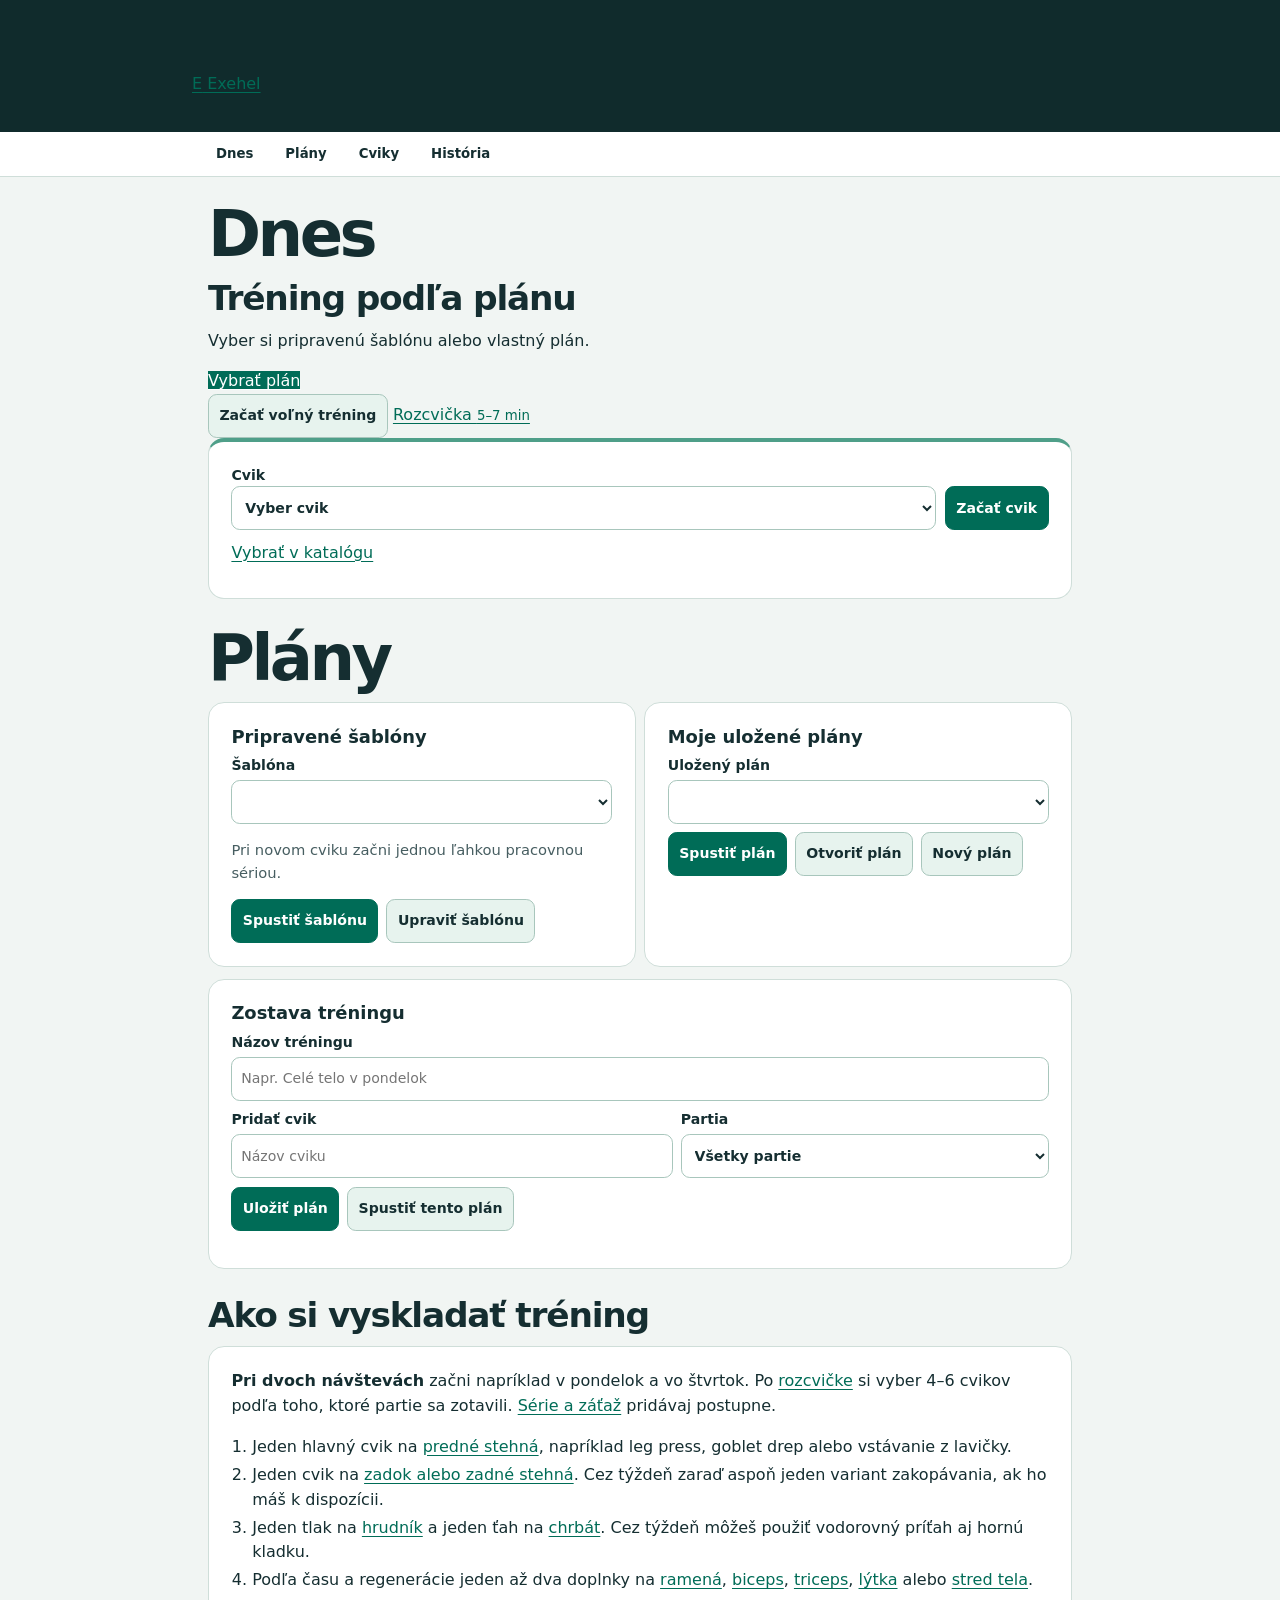
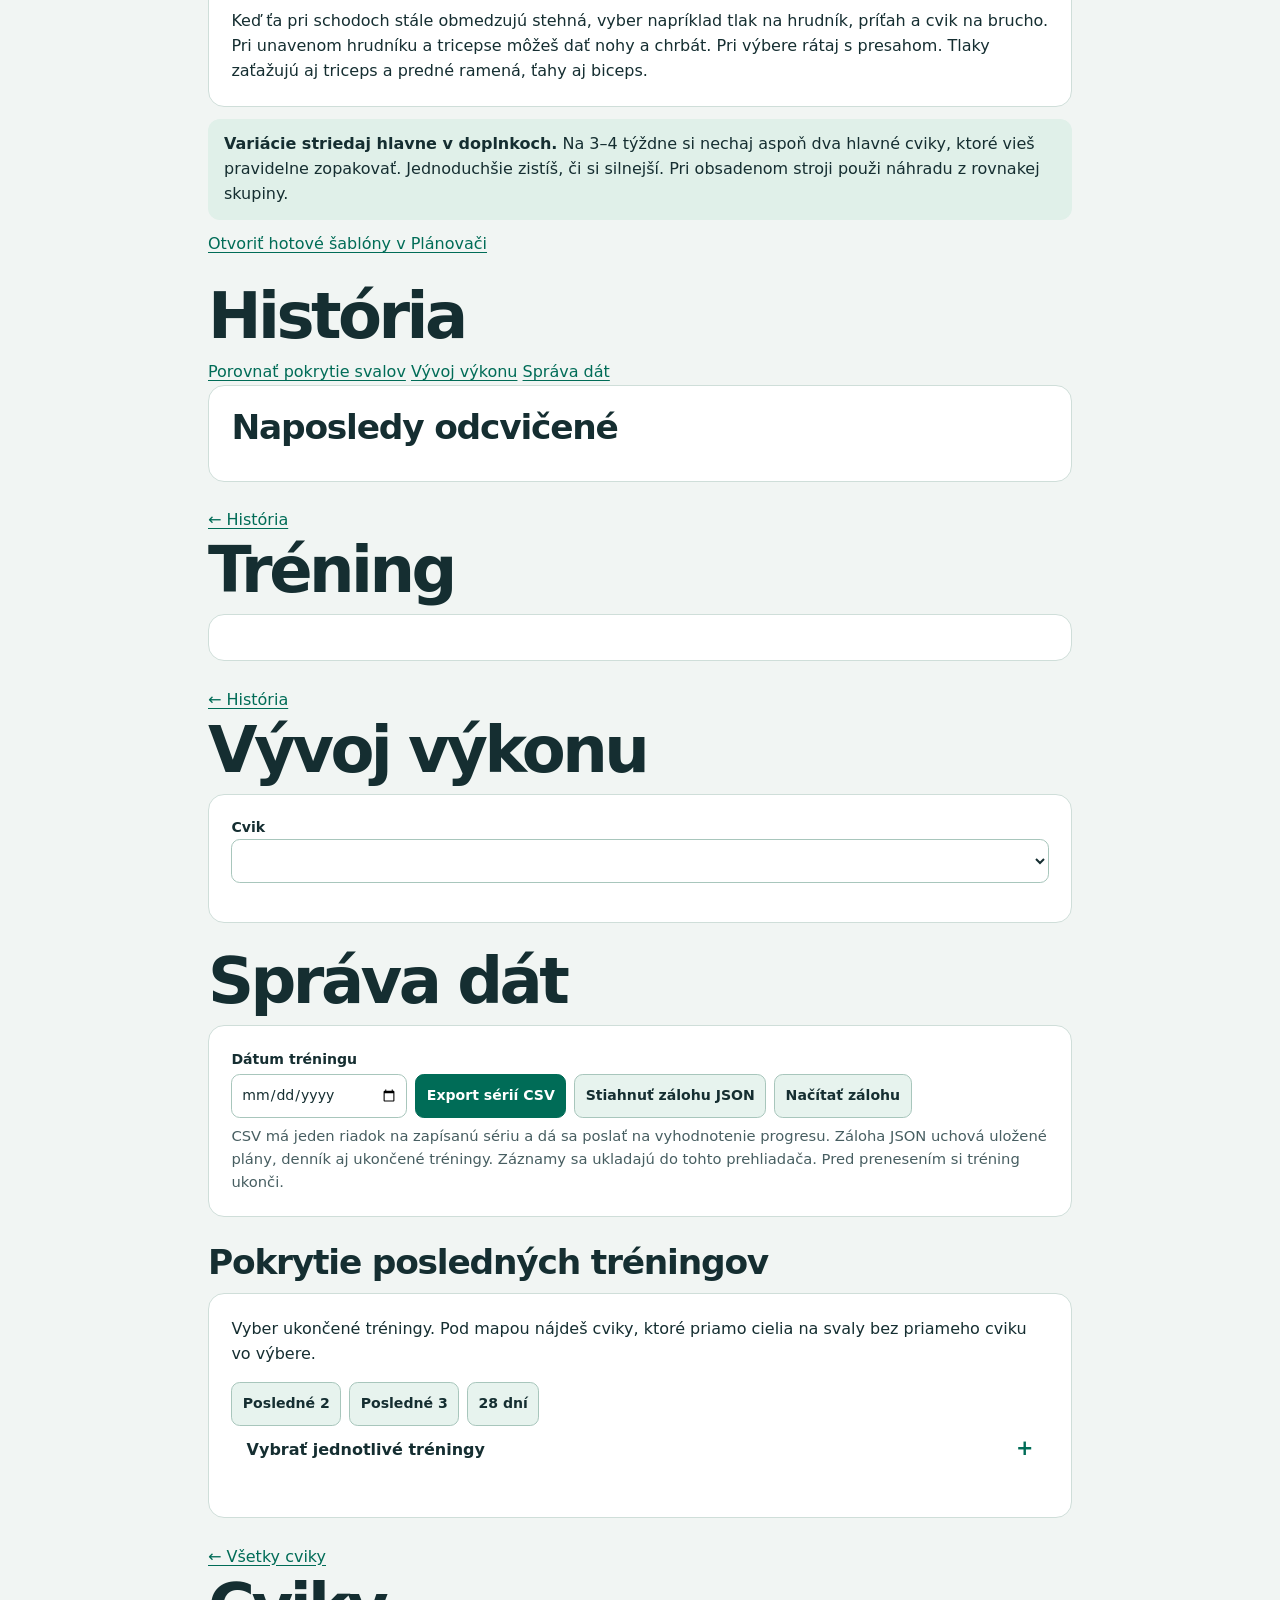
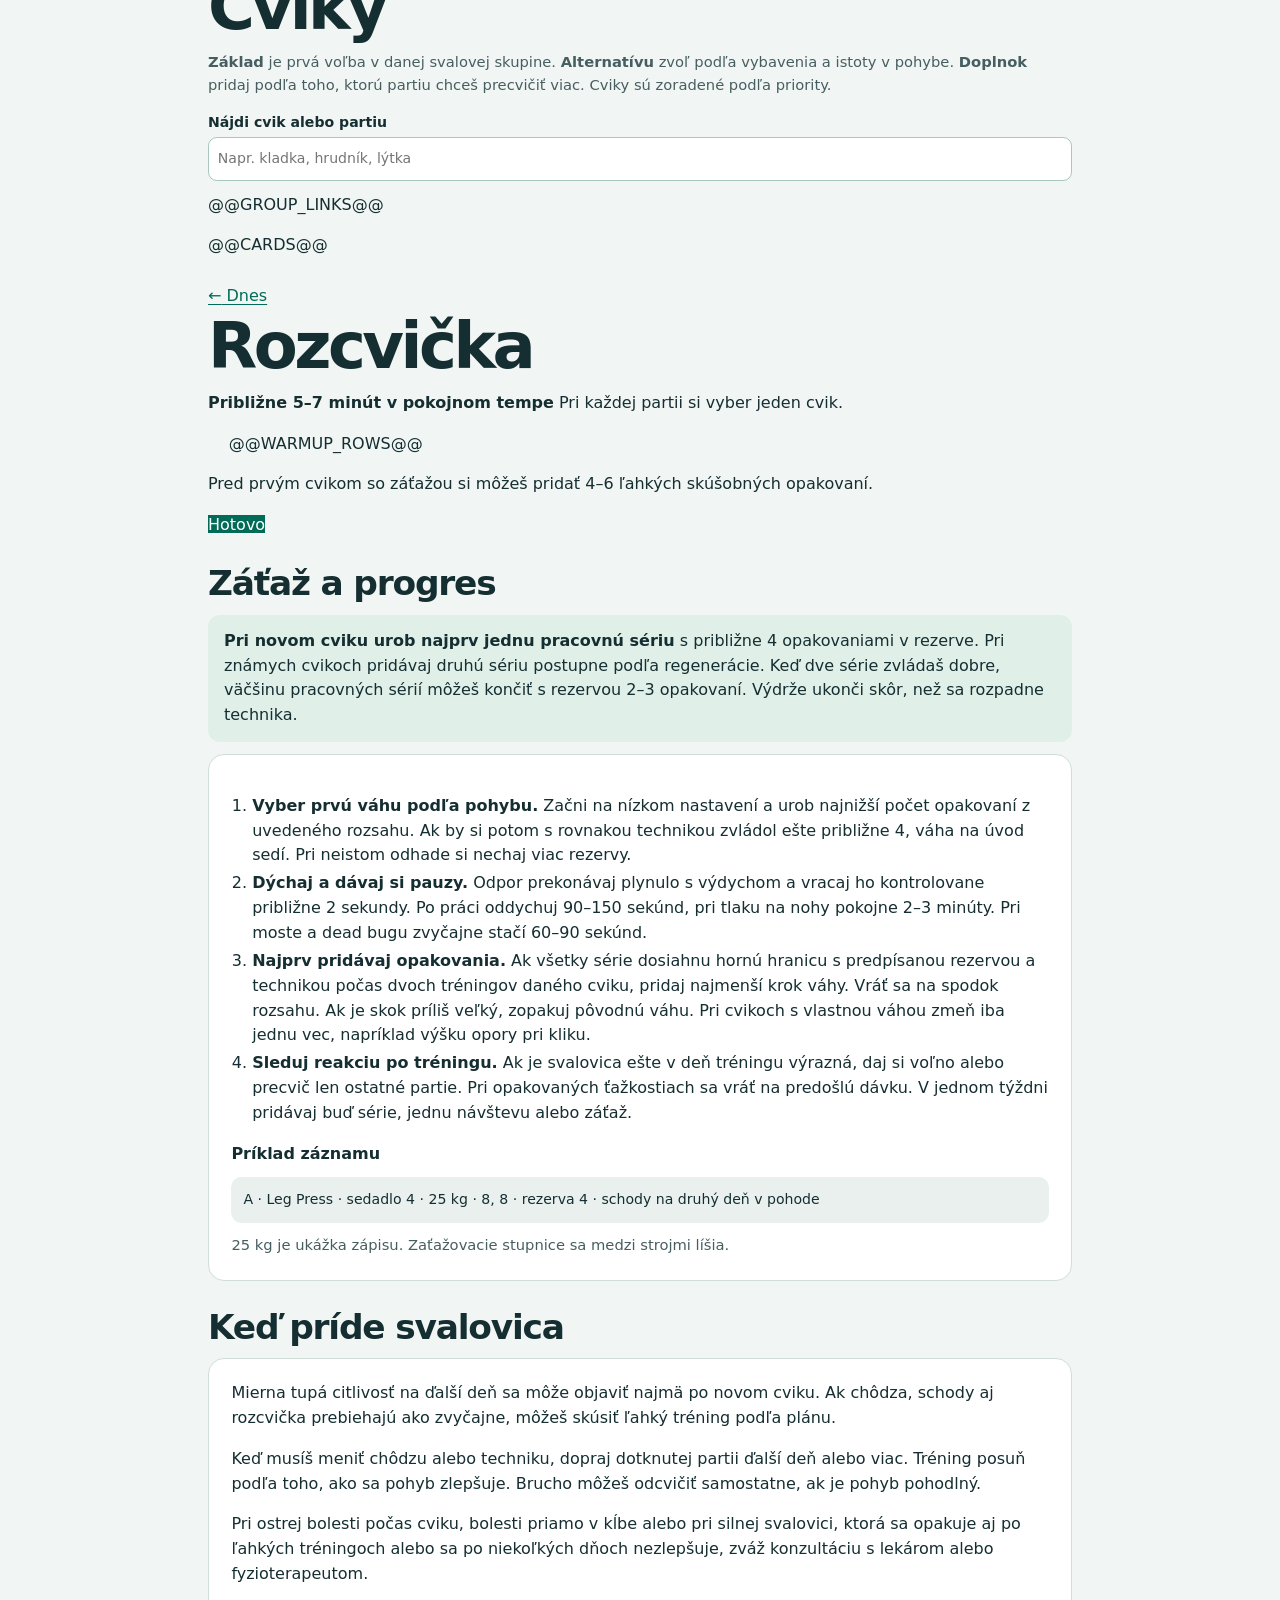
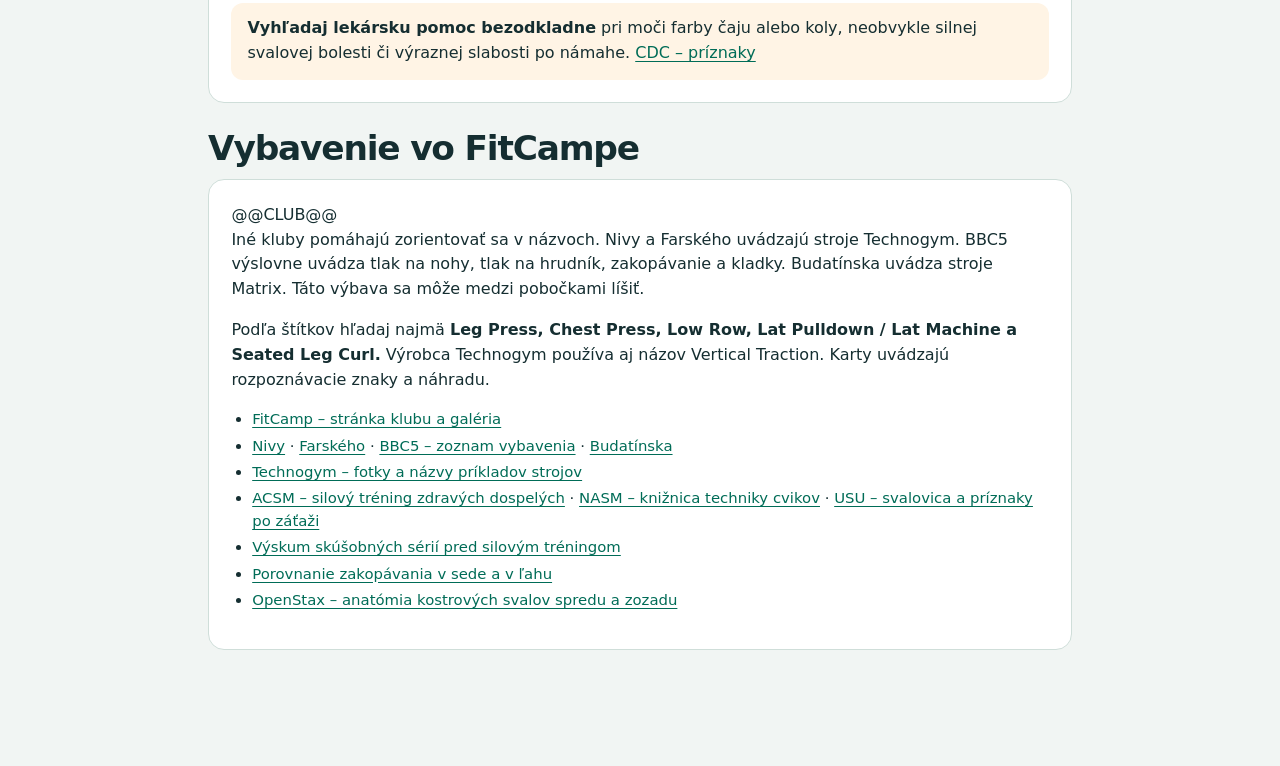
==== src/fitcamp_template.html @ 3d86685c "Redesign warmup with selectable exercise variants" ====
<!doctype html>
<html lang="sk">
<head>
<meta charset="utf-8">
<meta http-equiv="Content-Security-Policy" content="@@CSP@@">
<meta name="referrer" content="no-referrer">
<meta name="viewport" content="width=device-width, initial-scale=1">
<meta name="theme-color" content="#f3f5ee">
<title>Exehel · silový tréning</title>
<style>
:root{color-scheme:light;--ink:#152e31;--muted:#475e61;--paper:#f1f5f3;--line:#cfded9;--teal:#006c57;--dark:#102b2c;--white:#fff}
*{box-sizing:border-box}
html{scroll-padding-top:5rem}
body{margin:0;background:var(--paper);color:var(--ink);font:16px/1.55 system-ui,sans-serif;overflow-wrap:break-word}
a{color:var(--teal);text-underline-offset:.2em}
a:focus-visible,summary:focus-visible{outline:3px solid #187dde;outline-offset:3px}
header{background:var(--dark);color:#effaf5;padding:clamp(2.2rem,6vw,4.5rem) 1rem 2.2rem}
header div,main,.nav-inner{max-width:56rem;margin:auto}
header p{max-width:39rem;margin-bottom:0;color:#d0e7e1}
.place{display:inline-block;color:#a8e8d4;font-size:.83rem;font-weight:750;letter-spacing:.08em;text-transform:uppercase}
h1,h2,h3,p{margin-top:0}
h1{max-width:42rem;margin:.32rem 0 .7rem;font-size:clamp(2.2rem,7.7vw,4rem);line-height:1.02;letter-spacing:-.055em}
h2{font-size:clamp(1.56rem,4.5vw,2.15rem);line-height:1.13;letter-spacing:-.035em;margin-bottom:.7rem}
h3{font-size:1.12rem;line-height:1.25;margin-bottom:.45rem}
nav{position:sticky;top:0;z-index:1;background:var(--white);border-bottom:1px solid var(--line)}
.nav-inner{display:flex;overflow-x:auto;padding:0 .5rem}
nav a{flex:0 0 auto;padding:.72rem .6rem;min-height:44px;color:var(--ink);font-size:.83rem;font-weight:750;text-decoration:none}
nav a:hover{background:#e4f3ed}
main{padding:1.25rem 1rem 3rem}
section{margin-bottom:1.65rem}
.box,.session,details.card{background:var(--white);border:1px solid var(--line);border-radius:1rem}
.box,.session{padding:clamp(.9rem,3vw,1.4rem)}
.box p:last-child,.session p:last-child{margin-bottom:0}
.grid{display:grid;gap:.8rem}
.week{max-width:41rem}
.week p{margin-bottom:.45rem}
.subtle{color:var(--muted);font-size:.92rem}
.note{padding:.85rem 1rem;background:#e0f0e9;border-radius:.75rem;margin:.75rem 0}
.progress-box{margin-top:.8rem}
.warning{background:#fff4e5}
.session{border-top:4px solid #81b9a8}
.session h3{font-size:1.25rem}
.moves{list-style:none;margin:.65rem 0;padding:0}
.moves li{display:flex;align-items:center;justify-content:space-between;gap:.5rem;border-top:1px solid var(--line)}
.moves a{display:block;min-height:44px;padding:.6rem 0;font-weight:680;line-height:1.24}
.reps{white-space:nowrap;font-size:.83rem;font-variant-numeric:tabular-nums;color:var(--muted)}
.labels{display:grid;grid-template-columns:1fr 1fr;text-align:center;gap:.45rem;color:var(--muted);font-size:.83rem;font-weight:650;padding:.35rem 0 0}
details.card{margin:.55rem 0;scroll-margin-top:.3rem}
details.card:target{border-color:var(--teal);box-shadow:0 0 0 2px #83c7b3}
summary{min-height:54px;padding:.75rem 2.15rem .75rem .95rem;font-weight:750;cursor:pointer;list-style:none;position:relative}
summary::-webkit-details-marker{display:none}
summary::after{content:"+";position:absolute;right:.95rem;top:.75rem;color:var(--teal);font-size:1.3rem;line-height:1}
details[open]>summary::after{content:"−"}
summary span{display:block;font-weight:500;color:var(--muted);font-size:.84rem;margin-top:.1rem}
.inside{padding:0 .95rem .95rem}
figure{max-width:34rem;margin:0 0 .8rem}
figure img{display:block;width:100%;height:auto;border-radius:.65rem}
.exercise-demo{max-width:34rem}
.demo-actions{display:grid;grid-template-columns:repeat(2,minmax(0,1fr));align-items:stretch;gap:.55rem;margin:.65rem 0}
.demo-actions .demo-toggle,.demo-actions .demo-source{display:flex;flex-direction:column;justify-content:center;align-items:center;text-align:center;min-height:52px;border:1px solid #afcfc5;border-radius:.65rem;color:var(--teal);background:#f0f9f5;padding:.5rem .35rem;font-size:.88rem;font-weight:750;line-height:1.2;text-decoration:none}
.demo-source small{font-size:.72rem;font-weight:550;color:var(--muted);margin-top:.18rem}
.demo-motion video{display:block;width:100%;height:auto;aspect-ratio:18 / 11;border-radius:.65rem;background:#ecf4f2}
.demo-caption{font-size:.88rem;color:var(--muted);margin-top:.4rem}
dl{margin:0}
dt{color:var(--ink);font-weight:750;margin-top:.65rem}
dd{margin:0;color:var(--muted)}
ol,ul{padding-left:1.3rem}
li+li{margin-top:.2rem}
.moves li+li{margin:0}
.sample{display:block;padding:.75rem;background:#e9f0ed;border-radius:.65rem;margin:.65rem 0;font-size:.88rem}
.sources{font-size:.93rem}
.back{display:inline-block;margin:.65rem 0 0;min-height:44px;padding:.5rem 0}
.group-menu{display:flex;flex-wrap:wrap;gap:.4rem;margin:.75rem 0 1rem}
.group-menu a,.chip{background:#e5f2ec;border:1px solid #bfdacf;border-radius:.6rem;padding:.44rem .65rem;text-decoration:none;font-size:.88rem}
.group-menu a{min-height:44px;display:flex;align-items:center}
.category{margin:1.2rem 0}
.category h3{margin-bottom:.35rem}
summary .last{color:var(--teal);font-size:.82rem}
.tools{display:flex;flex-wrap:wrap;gap:.5rem;align-items:end}
button,input,select{font:inherit;min-height:44px;border:1px solid #a8c6bc;border-radius:.55rem}
button,.upload{background:#e7f3ee;color:var(--ink);padding:.44rem .65rem;font-size:.88rem;font-weight:700;cursor:pointer}
input,select{width:100%;min-width:0;background:#fff;color:var(--ink);padding:.36rem .55rem}
button:focus-visible,input:focus-visible,select:focus-visible{outline:3px solid #187dde;outline-offset:2px}
.field{display:block;font-weight:680;font-size:.88rem}
.field input{display:block;margin-top:.2rem;font-weight:400}
.day{min-width:min(11rem,100%)}
.track{border-top:1px solid var(--line);margin-top:.95rem;padding-top:.75rem}
.track>summary{padding:.45rem 2rem .45rem 0;font-size:.9rem}
.manual-entry{padding:.45rem 0}
.track .tools,.track .edit-date{margin-top:.4rem}
.save{background:var(--teal);color:#fff;border-color:var(--teal)}
.log-output{margin:.45rem 0}
.recent{list-style:none;margin:.5rem 0;padding:0}
.recent li{display:flex;align-items:baseline;justify-content:space-between;gap:.6rem;border-top:1px solid var(--line)}
.recent a{display:block;padding:.48rem 0;min-height:44px}
.recent time{white-space:nowrap;font-size:.83rem;color:var(--muted)}
.live-control{margin:-.15rem 0 .7rem}
.exercise-commands{display:grid;gap:.45rem}
.exercise-commands>.start-exercise,.exercise-commands>.log-set-link{display:flex;align-items:center;justify-content:center;min-height:48px;border-radius:.65rem;padding:.5rem .75rem;font-size:.94rem;font-weight:750;text-decoration:none}
.exercise-utilities{display:flex;flex-wrap:wrap;align-items:center;gap:.42rem}
.exercise-utilities:not(:has(> :not([hidden]))){display:none}
.exercise-utilities:has(> :not([hidden])){margin-top:.05rem}
.exercise-utilities button{min-height:44px;padding:.45rem .6rem}
.exercise-utilities output{margin-left:auto}
.muscle-names,.exercise-feedback{margin:.4rem 0 .7rem;font-size:.9rem}
.muscle-map{margin:.8rem 0;border:1px solid var(--line);border-radius:.75rem;background:#f7faf9}
.muscle-map>summary{padding:.65rem 2rem .65rem .8rem}
.muscle-map figure,.muscle-map>p{margin:.35rem .75rem .65rem}
.map-key{display:inline-block;padding:.1rem .38rem;margin-right:.2rem;border-radius:.35rem;font-size:.82rem}
.main-key{color:#fff;background:#007597}
.support-key{color:#153f50;background:#9dd6e6}
.map-note{font-size:.82rem}
.english-name{font-size:.9em;font-weight:650;color:var(--muted)}
.priority{display:inline-block;vertical-align:baseline;border-radius:99px;padding:.12rem .48rem;font-size:.76rem;font-weight:750;margin:.1rem .2rem .12rem 0}
.priority.base{color:#075d47;background:#d9f0e5}
.priority.alternative{color:#214675;background:#e2eaf7}
.priority.accessory{color:#634822;background:#f4eadb}
.checkpoints{margin:.95rem 0;padding:.8rem;background:#e8f2ee;border-radius:.75rem}
.checkpoints p{margin:0 0 .4rem}
.checkpoints ul{list-style:none;margin:0;padding:0}
.checkpoints li{padding:.4rem 0}
.checkpoints li+li{margin:0;border-top:1px solid #c9ddd4}
.checkpoints li strong{display:block}
.workout-panel{border-top:4px solid #4f9f89}
.workout-clock,.exercise-clock{font-weight:750;font-variant-numeric:tabular-nums;align-self:center}
.workout-controls,.archive-field{margin:.65rem 0}
.archive-field select{margin-top:.2rem}
.muscle-line{padding:.34rem 0;border-top:1px solid var(--line)}
.muscle-line strong{display:block}
.muscle-line span,.work-time{color:var(--muted);font-size:.85rem}
.work-items{margin:.6rem 0}
.workout-picker{display:grid;grid-template-columns:minmax(0,1fr) auto;align-items:end;gap:.55rem}
.workout-picker select option{color:var(--ink)}
.workout-running{padding:.8rem;background:#e8f4ee;border:1px solid #bbdacf;border-radius:.8rem;margin:.7rem 0}
.workout-running>p{display:flex;align-items:baseline;justify-content:space-between;gap:.6rem;margin:0 0 .65rem}
.workout-running .tools{margin-top:.5rem}
.set-sheet{display:grid;grid-template-columns:2.6rem minmax(0,1fr) minmax(0,1fr) 2.75rem;gap:.45rem;align-items:center}
.set-sheet-head{font-size:.85rem;font-weight:730;margin:.45rem 0 .25rem}
.set-sheet-group{margin:.35rem 0}
.set-side-select{grid-column:2 / 4}
.remove-set-row{background:transparent;border-color:transparent;color:var(--muted);font-size:1.2rem;padding:0}
.set-log-actions{display:flex;gap:.4rem;flex-wrap:wrap}
.set-log-actions .text-button{background:#edf7f2;border:1px solid #c4ded2;text-decoration:none;padding:.4rem .6rem}
.workout-running #finish-running{width:100%;min-height:48px}
.set-hint{display:block;margin:.35rem 0;color:var(--muted);font-size:.82rem}
.work-items>li{padding:.4rem 0}
.saved-set-summary{margin:.2rem 0;color:var(--ink);font-size:.9rem}
.text-button{background:transparent;border-color:transparent;color:var(--teal);text-decoration:underline;padding-inline:.35rem}
.log-set-link{font-size:.9rem}
.set-log-slot{scroll-margin-top:.6rem}
.set-log-result{padding:.7rem .85rem;background:#e8f4ee;border-radius:.7rem;margin:.55rem 0}
.set-log-result p{margin:0 0 .35rem}
dialog{width:min(31rem,calc(100% - 2rem));max-height:85dvh;border:1px solid #cdb999;border-radius:1rem;padding:1.15rem;color:var(--ink);background:#fff9ed}
dialog::backdrop{background:#12252799}
dialog p:last-of-type{margin-bottom:.85rem}
.coverage-surface figure{margin:.4rem auto .6rem}
.coverage-surface canvas{display:block;width:100%;height:auto;border-radius:.7rem;background:#eef3f1}
.coverage-legend{display:flex;flex-wrap:wrap;gap:.3rem .65rem;margin:.4rem 0 .6rem;font-size:.83rem}
.coverage-legend span{display:inline-flex;align-items:center;gap:.26rem}
.coverage-legend i{width:.82rem;height:.82rem;border-radius:.23rem;background:#c9d6d4}
.coverage-legend .cover-main{background:#007597}
.coverage-legend .cover-support{background:#9dd6e6}
.coverage-legend .cover-pending{background:transparent;border:2px solid #ad5f10}
.coverage-parts{display:flex;flex-wrap:wrap;gap:.28rem;margin:.4rem 0 .6rem}
.coverage-parts a{display:inline-flex;align-items:center;min-height:38px;font-size:.82rem;padding:.25rem .46rem;text-decoration:none;background:#edf1f0;border-radius:.36rem;color:var(--ink)}
.coverage-parts a[data-state=main]{background:#007597;color:white}
.coverage-parts a[data-state=secondary]{background:#b1dfeb}
.history-checks{max-height:15rem;overflow:auto;padding:.25rem 0}
.history-checks label{display:flex;align-items:center;gap:.65rem;min-height:44px;border-bottom:1px solid var(--line);padding:.35rem 0}
.history-checks input{width:1.15rem;height:1.15rem;min-height:0;flex:none}
.history-shortcuts button[aria-pressed=true]{background:var(--teal);color:white}
.history-equipment{display:flex;align-items:center;gap:.55rem;min-height:44px}
.history-equipment input{width:1.15rem;height:1.15rem;min-height:0;flex:none}
.history-coverage{margin-top:.85rem}
.history-coverage figure{max-width:22rem}
.history-recommendation{padding:.45rem .72rem;margin:.45rem 0;background:#f1f8f5;border-radius:.6rem}
.history-recommendation summary{padding:.7rem 1.5rem .7rem 0}
.history-recommendation small{display:block;color:var(--muted)}
.coverage-missing summary{padding:.55rem 2rem .55rem 0;min-height:44px;font-size:.88rem}
.coverage-missing p{margin:.3rem 0 .45rem;font-size:.84rem;color:var(--muted)}
#coverage-dialog{background:#f7faf9;border-color:#bad3cc;padding:.8rem;overscroll-behavior:contain}
.coverage-dialog-head{display:flex;align-items:center;justify-content:space-between;gap:.6rem;margin-bottom:.65rem}
.coverage-dialog-head h2{font-size:1.24rem;margin:0}
.coverage-dialog-head form{margin:0}
html{scroll-padding-bottom:5.25rem}
main{padding-bottom:5.6rem}
.live-map-dock{position:fixed;right:max(.55rem,env(safe-area-inset-right));bottom:max(.55rem,env(safe-area-inset-bottom));z-index:4;display:flex;gap:.46rem;align-items:center;text-align:left;padding:.28rem .55rem .28rem .28rem;background:#fff;box-shadow:0 3px 16px #102b2c26;border:1px solid #a9cbc0;border-radius:.75rem}
.live-map-dock canvas{width:56px;height:auto;display:block;border-radius:.4rem}
.live-map-dock strong,.live-map-dock small{display:block;line-height:1.25}
.live-map-dock small{color:var(--muted);font-weight:600;margin-top:.1rem}
.plan-library{display:grid;gap:.55rem}
.plan-library .field select,.plan-filter select{display:block;margin-top:.2rem}
.plan-library .tools,.plan-editor .tools{margin-top:.5rem}
.plan-editor{margin-top:.75rem}
.plan-filter{display:grid;grid-template-columns:minmax(0,1.2fr) minmax(0,1fr);gap:.5rem}
.plan-picks,.plan-items,.plan-queue{list-style:none;padding:0;margin:.55rem 0}
.plan-picks li,.plan-queue li{display:flex;justify-content:space-between;align-items:center;gap:.52rem;border-top:1px solid var(--line);padding:.35rem 0}
.plan-picks small,.plan-queue small{display:block;color:var(--muted);font-size:.82rem}
.plan-picks button{flex:0 0 auto}
.plan-items li{padding:.45rem .55rem;margin:.4rem 0;background:#eef6f2;border-radius:.55rem}
.plan-item-tools{display:flex;gap:.32rem;align-items:center;flex-wrap:wrap;margin-top:.32rem}
.plan-item-tools .field{flex:0 0 4.2rem}
.plan-item-tools .plan-item-reps{flex:1 1 6.5rem}
.plan-item-tools button{align-self:flex-end;min-width:40px}
.plan-item-buttons{display:flex;gap:.32rem}
.plan-validation{border-top:1px solid var(--line);margin-top:.8rem;padding-top:.65rem}
.plan-validation figure{max-width:21rem}
.plan-validation ul{margin:.45rem 0}
.plan-workout{padding:.8rem;background:#e8f4ee;border-radius:.7rem;margin:.65rem 0}
.plan-workout h3{margin-bottom:.4rem}
.plan-workout .plan-queue li{border-color:#bdd7ce}
.planned-dose{margin:.35rem 0 .6rem}
[hidden]{display:none!important}
@media(max-width:520px){.workout-picker{grid-template-columns:minmax(0,1fr)}.workout-picker button{min-height:48px}.set-log-actions .text-button{flex:1}}
@media(max-width:520px){.plan-item-tools{display:grid;grid-template-columns:minmax(0,1fr) minmax(0,1.65fr)}.plan-item-buttons{grid-column:1/-1}}
@media(max-width:440px){.nav-inner{padding-inline:.15rem}.nav-inner a{flex-grow:1;text-align:center;padding-inline:.28rem;font-size:.75rem}}
@media(min-width:720px){.two{grid-template-columns:1fr 1fr}.three{grid-template-columns:repeat(3,1fr)}.nav-inner a{padding-inline:1rem}.live-map-dock canvas{width:76px}}
@media print{nav,.back,.live-map-dock{display:none}header{color:var(--ink);background:#fff;padding:0 1rem}header p,.place{color:var(--ink)}details{break-inside:avoid}details>.inside{display:block;content-visibility:visible}}
@@APP_STYLE@@
</style>
</head>
<body>
<header class="app-header">
  <div class="app-bar">
    <a href="#teraz" class="wordmark"><span aria-hidden="true">E</span> Exehel</a>
    <a id="resume-workout" href="#teraz" hidden>Tréning</a>
    <button id="live-map-dock" class="live-map-dock" type="button" aria-haspopup="dialog" aria-label="Živá mapa svalov" hidden>
      <canvas id="live-map-dock-canvas" width="144" height="126" aria-hidden="true"></canvas>
      <span><strong>Svaly</strong><small id="live-map-dock-status" class="sr-only"></small></span>
    </button>
  </div>
</header>
<nav class="app-nav" aria-label="Hlavné sekcie"><div class="nav-inner">
  <a href="#teraz" aria-current="page">Dnes</a><a href="#planovac">Plány</a><a href="#cviky">Cviky</a><a href="#dennik">História</a>
</div></nav>
<main>
<section id="teraz">
  <h1>Dnes</h1>
  <div id="workout-start-panel">
    <div class="start-feature">
      <h2>Tréning podľa plánu</h2>
      <p>Vyber si pripravenú šablónu alebo vlastný plán.</p>
      <a class="action-link save" href="#planovac">Vybrať plán</a>
    </div>
    <div class="start-links">
      <button type="button" id="start-free-workout">Začať voľný tréning</button>
      <a href="#rozc">Rozcvička <small>5–7 min</small></a>
    </div>
  </div>
  <div class="box workout-panel">
    <p id="free-workout-status" hidden>Voľný tréning</p>
    <div id="workout-picker" class="workout-picker">
      <label class="field" for="workout-pick">Cvik <select id="workout-pick"><option value="">Vyber cvik</option></select></label>
      <button id="start-picked" class="save" type="button">Začať cvik</button>
    </div>
    <div class="tools workout-controls">
      <button id="finish-workout" type="button" hidden>Ukončiť tréning</button>
      <a href="#cviky">Vybrať v katalógu</a>
    </div>
    <p id="workout-status" role="status" class="subtle" hidden></p>
    <p id="workout-active" hidden>Prebieha · <a id="workout-active-link"></a> <output class="workout-clock" aria-live="off" aria-label="Trvanie cviku"></output></p>
    <div id="plan-execution" class="plan-workout" hidden>
      <h3 id="plan-execution-name"></h3>
      <p id="plan-execution-status" class="subtle"></p>
      <button id="start-next-plan" class="save" type="button">Začať ďalší cvik</button>
      <ol id="plan-execution-list" class="plan-queue"></ol>
    </div>
    <div id="set-panel-parking" hidden>
      <div id="inline-set-panel" class="workout-running">
      <h3>Dnešné série</h3>
      <p id="planned-set-dose" class="planned-dose subtle" hidden></p>
      <form id="record-set" novalidate>
        <div class="set-log-actions">
          <button id="use-last-sets" type="button" hidden>Použiť minulé</button>
        </div>
        <p id="last-set-values" class="subtle" hidden></p>
        <div class="set-sheet set-sheet-head" aria-hidden="true"><span>Séria</span><span id="set-amount-label">Opakovania</span><span>Váha (kg)</span></div>
        <div id="set-sheet-rows" aria-label="Série tohto cviku"></div>
        <small id="set-weight-hint" class="set-hint"></small>
        <p class="set-hint">Riadky, ktoré necháš prázdne, sa preskočia.</p>
        <div class="tools"><button id="finish-running" class="save" type="button">Uložiť série a ukončiť cvik</button></div>
        <div class="set-log-actions">
          <button id="add-set-row" class="text-button" type="button">Pridať sériu</button>
          <button id="repeat-set-values" class="text-button" type="button" hidden>Skopírovať 1. sériu</button>
        </div>
        <p id="set-status" role="status" class="set-hint"></p>
      </form>
      </div>
    </div>
    <div id="live-map-host" hidden>
        <div id="live-map-view" class="coverage-surface">
          <p id="coverage-status" class="subtle" role="status"></p>
          <figure>
            <canvas id="coverage-canvas" width="480" height="420" role="img"
                    aria-label="Mapa zapojených svalov spredu a zozadu" aria-describedby="coverage-status"></canvas>
            <figcaption class="labels" aria-hidden="true"><span>Spredu</span><span>Zozadu</span></figcaption>
          </figure>
          <div class="coverage-legend" aria-label="Vysvetlenie farieb">
            <span><i class="cover-main" aria-hidden="true"></i>Hlavné</span>
            <span><i class="cover-support" aria-hidden="true"></i>Len pomocné</span>
            <span><i aria-hidden="true"></i>Bez záznamu</span>
            <span id="coverage-preview-key" hidden><i class="cover-pending" aria-hidden="true"></i>Práve cvičíš</span>
          </div>
          <div id="coverage-parts" class="coverage-parts" aria-label="Prehľad svalových skupín"></div>
          <details class="coverage-missing">
            <summary>Zatiaľ bez zapojenia</summary>
            <p id="coverage-missing-list"></p>
          </details>
          <p class="subtle map-note">Prehľad vychádza zo zapísaných cvikov. Sivá môže zostať, ak partiu cvičíš v iný deň.</p>
        </div>
    </div>
    <label class="field archive-field" id="workout-archive-field" hidden>Posledné ukončené tréningy <select id="workout-archive"></select></label>
    <div id="workout-overview" hidden>
      <h3 id="workout-overview-title">Odcvičené cviky</h3>
      <ol id="workout-exercises" class="work-items"></ol>
      <details>
        <summary>Prehľad svalov a prekrytia</summary>
        <div id="workout-muscles"></div>
      </details>
    </div>
  </div>
</section>
<section id="planovac">
  <h1>Plány</h1>
  <div class="grid two plan-library">
    <div class="box">
      <h3>Pripravené šablóny</h3>
      <label class="field">Šablóna <select id="plan-preset"></select></label>
      <p id="plan-preset-description" class="subtle"></p>
      <p class="subtle">Pri novom cviku začni jednou ľahkou pracovnou sériou.</p>
      <div class="tools"><button id="start-plan-preset" class="save" type="button">Spustiť šablónu</button><button id="load-plan-preset" type="button">Upraviť šablónu</button></div>
    </div>
    <div class="box">
      <h3>Moje uložené plány</h3>
      <label class="field">Uložený plán <select id="plan-saved"></select></label>
      <div class="tools">
        <button id="start-saved-plan" class="save" type="button" disabled>Spustiť plán</button>
        <button id="load-saved-plan" type="button">Otvoriť plán</button>
        <button id="new-plan-draft" type="button">Nový plán</button>
      </div>
    </div>
  </div>
  <div class="box plan-editor">
    <h3 id="plan-editor-title">Zostava tréningu</h3>
    <label class="field">Názov tréningu <input id="plan-name" maxlength="70" placeholder="Napr. Celé telo v pondelok"></label>
    <a id="plan-review-link" href="#plan-validation" hidden>Zobraziť svaly a upozornenia ↓</a>
    <ol id="plan-items" class="plan-items"></ol>
    <div class="plan-filter">
      <label class="field">Pridať cvik <input id="plan-search" type="search" placeholder="Názov cviku"></label>
      <label class="field">Partia <select id="plan-group"><option value="">Všetky partie</option></select></label>
    </div>
    <ul id="plan-picks" class="plan-picks"></ul>
    <div class="tools">
      <button id="save-plan" class="save" type="button">Uložiť plán</button>
      <button id="start-plan" type="button">Spustiť tento plán</button>
      <button id="duplicate-plan" type="button" hidden>Uložiť ako kópiu</button>
    </div>
    <p id="plan-status" class="subtle" role="status"></p>
    <div id="plan-validation" class="plan-validation coverage-surface" hidden>
      <h3>Svaly v pláne</h3>
      <p id="plan-validation-summary" class="subtle"></p>
      <figure>
        <canvas id="plan-muscle-canvas" width="480" height="420" role="img" aria-label="Plánované zapojenie svalov spredu a zozadu"></canvas>
        <figcaption class="labels" aria-hidden="true"><span>Spredu</span><span>Zozadu</span></figcaption>
      </figure>
      <div class="coverage-legend" aria-label="Vysvetlenie farieb">
        <span><i class="cover-main" aria-hidden="true"></i>Plánované priamo</span>
        <span><i class="cover-support" aria-hidden="true"></i>Len pomocne</span>
        <span><i aria-hidden="true"></i>Mimo plánu</span>
      </div>
      <div id="plan-coverage-parts" class="coverage-parts" aria-label="Plánované pokrytie svalových skupín"></div>
      <p id="plan-warnings-empty" class="subtle"></p>
      <ul id="plan-warnings"></ul>
      <details class="coverage-missing">
        <summary>Priame série podľa svalov</summary>
        <ul id="plan-direct-doses"></ul>
      </details>
      <p class="subtle">Upozornenia používajú orientačný prah troch cvikov alebo šiestich plánovaných priamych sérií na rovnaký hlavný sval v jednej návšteve. Pomocné svaly sa zobrazujú v mape. Porovnaj pokrytie aj medzi plánmi A a B.</p>
    </div>
  </div>
</section>
<section id="treningy">
  <h2>Ako si vyskladať tréning</h2>
  <div class="box">
    <p><strong>Pri dvoch návštevách</strong> začni napríklad v pondelok a vo štvrtok. Po <a href="#rozc">rozcvičke</a> si vyber 4–6 cvikov podľa toho, ktoré partie sa zotavili. <a href="#progres">Série a záťaž</a> pridávaj postupne.</p>
    <ol>
      <li>Jeden hlavný cvik na <a href="#quads">predné stehná</a>, napríklad leg press, goblet drep alebo vstávanie z lavičky.</li>
      <li>Jeden cvik na <a href="#posterior">zadok alebo zadné stehná</a>. Cez týždeň zaraď aspoň jeden variant zakopávania, ak ho máš k dispozícii.</li>
      <li>Jeden tlak na <a href="#pushes">hrudník</a> a jeden ťah na <a href="#pulls">chrbát</a>. Cez týždeň môžeš použiť vodorovný príťah aj hornú kladku.</li>
      <li>Podľa času a regenerácie jeden až dva doplnky na <a href="#shoulders">ramená</a>, <a href="#biceps-group">biceps</a>, <a href="#triceps-group">triceps</a>, <a href="#calves">lýtka</a> alebo <a href="#core">stred tela</a>.</li>
    </ol>
    <p>Keď ťa pri schodoch stále obmedzujú stehná, vyber napríklad tlak na hrudník, príťah a cvik na brucho. Pri unavenom hrudníku a tricepse môžeš dať nohy a chrbát. Pri výbere rátaj s presahom. Tlaky zaťažujú aj triceps a predné ramená, ťahy aj biceps.</p>
  </div>
  <div class="note"><strong>Variácie striedaj hlavne v doplnkoch.</strong> Na 3–4 týždne si nechaj aspoň dva hlavné cviky, ktoré vieš pravidelne zopakovať. Jednoduchšie zistíš, či si silnejší. Pri obsadenom stroji použi náhradu z rovnakej skupiny.</div>
  <p><a href="#planovac">Otvoriť hotové šablóny v Plánovači</a></p>
</section>
<section id="dennik">
  <h1>História</h1>
  <div class="start-links">
    <a href="#pokrytie">Porovnať pokrytie svalov</a>
    <a href="#vykony">Vývoj výkonu</a>
    <a href="#sprava-dat">Správa dát</a>
  </div>
  <div class="box">
    <div id="history-workouts"></div>
    <h2>Naposledy odcvičené</h2>
    <ul id="recent-items" class="recent" aria-label="Naposledy označené cviky"></ul>
  </div>
</section>
<section id="historia-trening">
  <a class="catalog-back" href="#dennik">← História</a>
  <h1 id="history-workout-title">Tréning</h1>
  <div class="box" id="history-workout-detail"></div>
  <button class="save" id="save-workout-template" type="button" hidden>Vytvoriť šablónu z tréningu</button>
  <p id="workout-template-status" role="status"></p>
</section>
<section id="vykony">
  <a class="catalog-back" href="#dennik">← História</a>
  <h1>Vývoj výkonu</h1>
  <div class="box">
    <label class="field">Cvik <select id="performance-exercise"></select></label>
    <p class="subtle" id="performance-caption"></p>
    <ol id="performance-data" class="performance-data"></ol>
  </div>
</section>
<section id="sprava-dat">
  <h1>Správa dát</h1>
  <div class="box">
    <div class="tools">
      <label class="field day">Dátum tréningu <input id="training-date" type="date"></label>
      <button id="export-sets" class="save" type="button">Export sérií CSV</button>
      <button id="export-log" type="button">Stiahnuť zálohu JSON</button>
      <button id="import-log" type="button">Načítať zálohu</button>
      <input id="backup-file" type="file" accept=".json,application/json" hidden>
    </div>
    <p id="journal-status" class="subtle log-output" role="status"></p>
    <p class="subtle">CSV má jeden riadok na zapísanú sériu a dá sa poslať na vyhodnotenie progresu. Záloha JSON uchová uložené plány, denník aj ukončené tréningy. Záznamy sa ukladajú do tohto prehliadača. Pred prenesením si tréning ukonči.</p>
  </div>
</section>
<section id="pokrytie">
  <h2>Pokrytie posledných tréningov</h2>
  <div class="box">
    <p>Vyber ukončené tréningy. Pod mapou nájdeš cviky, ktoré priamo cielia na svaly bez priameho cviku vo výbere.</p>
    <div class="tools history-shortcuts">
      <button id="history-last-two" type="button">Posledné 2</button>
      <button id="history-last-three" type="button">Posledné 3</button>
      <button id="history-last-month" type="button">28 dní</button>
    </div>
    <details id="history-choices">
      <summary>Vybrať jednotlivé tréningy</summary>
      <div id="history-checks" class="history-checks"></div>
    </details>
    <p id="history-coverage-status" class="subtle" role="status"></p>
    <div id="history-results" class="history-coverage coverage-surface" hidden>
      <p id="history-counts" class="subtle" role="status"></p>
      <figure><canvas id="history-muscle-canvas" width="480" height="420" role="img" aria-label="Mapa svalov z vybraných ukončených tréningov"></canvas>
        <figcaption class="labels" aria-hidden="true"><span>Spredu</span><span>Zozadu</span></figcaption>
      </figure>
      <div class="coverage-legend">
        <span><i class="cover-main" aria-hidden="true"></i>Priamo</span>
        <span><i class="cover-support" aria-hidden="true"></i>Len pomocne</span>
        <span><i aria-hidden="true"></i>Bez záznamu</span>
      </div>
      <h3>Čo môžeš doplniť</h3>
      <label class="history-equipment"><input id="history-bodyweight" type="checkbox"> Len návrhy bez tréningového náradia</label>
      <div id="history-recommendations"></div>
      <details class="coverage-missing">
        <summary>Všetky sledované svaly bez zapojenia</summary>
        <p id="history-missing-list"></p>
      </details>
    <p class="subtle">Mapa ukazuje zapojenie podľa zapísaných cvikov. Staršie návštevy sa započítajú aj bez rozpísaných sérií. Tento prehľad pomáha pri výbere cvikov podľa toho, čo si odcvičil.</p>
    </div>
  </div>
</section>
<section id="cviky">
  <a class="catalog-back" id="catalog-back" href="#cviky">← Všetky cviky</a>
  <div id="catalog-title">
  <h1>Cviky</h1>
  <p class="subtle"><strong>Základ</strong> je prvá voľba v danej svalovej skupine. <strong>Alternatívu</strong> zvoľ podľa vybavenia a istoty v pohybe. <strong>Doplnok</strong> pridaj podľa toho, ktorú partiu chceš precvičiť viac. Cviky sú zoradené podľa priority.</p>
  <label class="field">Nájdi cvik alebo partiu <input id="exercise-search" type="search" placeholder="Napr. kladka, hrudník, lýtka"></label>
  </div>
  <div class="group-menu" aria-label="Svalové partie">@@GROUP_LINKS@@</div>
  <p id="empty-search" hidden>Taký cvik sa nenašiel. Skús kratší názov alebo partiu.</p>
  @@CARDS@@
</section>
<section id="rozc">
  <a class="warmup-back" href="#teraz"><span aria-hidden="true">←</span> Dnes</a>
  <h1>Rozcvička</h1>
  <p class="warmup-intro"><strong>Približne 5–7 minút v pokojnom tempe</strong> <span>Pri každej partii si vyber jeden cvik.</span></p>
  <ul id="warmup-steps" class="warmup-steps" aria-label="Partie na rozcvičenie">@@WARMUP_ROWS@@</ul>
  <div id="warmup-options" class="warmup-options" hidden>
    <fieldset>
      <legend id="warmup-options-title" class="sr-only">Vyber cvik</legend>
      <div id="warmup-choices"></div>
    </fieldset>
    <div id="warmup-guide">
      <p id="warmup-cue"></p>
      <div class="exercise-demo warmup-demo">
        <div class="demo-actions">
          <button class="demo-toggle" type="button" aria-expanded="false" aria-controls="warmup-video">Prehrať ukážku</button>
          <a class="demo-source" id="warmup-source" target="_blank" rel="noopener noreferrer"><span>Online ukážka</span><small></small></a>
        </div>
        <figure class="demo-motion" id="warmup-video" hidden>
          <video width="432" height="264" controls playsinline muted preload="none"></video>
          <figcaption class="demo-caption">Schematická ukážka pohybu</figcaption>
        </figure>
      </div>
    </div>
  </div>
  <p class="warmup-note">Pred prvým cvikom so záťažou si môžeš pridať 4–6 ľahkých skúšobných opakovaní.</p>
  <a class="action-link save" id="warmup-done" href="#teraz">Hotovo</a>
</section>
<section id="progres">
  <h2>Záťaž a progres</h2>
  <div class="note"><strong>Pri novom cviku urob najprv jednu pracovnú sériu</strong> s približne 4 opakovaniami v rezerve. Pri známych cvikoch pridávaj druhú sériu postupne podľa regenerácie. Keď dve série zvládaš dobre, väčšinu pracovných sérií môžeš končiť s rezervou 2–3 opakovaní. Výdrže ukonči skôr, než sa rozpadne technika.</div>
  <div class="box progress-box">
    <ol>
      <li><strong>Vyber prvú váhu podľa pohybu.</strong> Začni na nízkom nastavení a urob najnižší počet opakovaní z uvedeného rozsahu. Ak by si potom s rovnakou technikou zvládol ešte približne 4, váha na úvod sedí. Pri neistom odhade si nechaj viac rezervy.</li>
      <li><strong>Dýchaj a dávaj si pauzy.</strong> Odpor prekonávaj plynulo s výdychom a vracaj ho kontrolovane približne 2 sekundy. Po práci oddychuj 90–150 sekúnd, pri tlaku na nohy pokojne 2–3 minúty. Pri moste a dead bugu zvyčajne stačí 60–90 sekúnd.</li>
      <li><strong>Najprv pridávaj opakovania.</strong> Ak všetky série dosiahnu hornú hranicu s predpísanou rezervou a technikou počas dvoch tréningov daného cviku, pridaj najmenší krok váhy. Vráť sa na spodok rozsahu. Ak je skok príliš veľký, zopakuj pôvodnú váhu. Pri cvikoch s vlastnou váhou zmeň iba jednu vec, napríklad výšku opory pri kliku.</li>
      <li><strong>Sleduj reakciu po tréningu.</strong> Ak je svalovica ešte v deň tréningu výrazná, daj si voľno alebo precvič len ostatné partie. Pri opakovaných ťažkostiach sa vráť na predošlú dávku. V jednom týždni pridávaj buď série, jednu návštevu alebo záťaž.</li>
    </ol>
    <p><strong>Príklad záznamu</strong><span class="sample">A · Leg Press · sedadlo 4 · 25 kg · 8, 8 · rezerva 4 · schody na druhý deň v pohode</span><span class="subtle">25 kg je ukážka zápisu. Zaťažovacie stupnice sa medzi strojmi líšia.</span></p>
  </div>
</section>
<section id="svalovica">
  <h2>Keď príde svalovica</h2>
  <div class="box">
    <p>Mierna tupá citlivosť na ďalší deň sa môže objaviť najmä po novom cviku. Ak chôdza, schody aj rozcvička prebiehajú ako zvyčajne, môžeš skúsiť ľahký tréning podľa plánu.</p>
    <p>Keď musíš meniť chôdzu alebo techniku, dopraj dotknutej partii ďalší deň alebo viac. Tréning posuň podľa toho, ako sa pohyb zlepšuje. Brucho môžeš odcvičiť samostatne, ak je pohyb pohodlný.</p>
    <p>Pri ostrej bolesti počas cviku, bolesti priamo v kĺbe alebo pri silnej svalovici, ktorá sa opakuje aj po ľahkých tréningoch alebo sa po niekoľkých dňoch nezlepšuje, zváž konzultáciu s lekárom alebo fyzioterapeutom.</p>
    <p class="note warning"><strong>Vyhľadaj lekársku pomoc bezodkladne</strong> pri moči farby čaju alebo koly, neobvykle silnej svalovej bolesti či výraznej slabosti po námahe. <a href="https://www.cdc.gov/niosh/rhabdo/signs-symptoms/index.html">CDC – príznaky</a></p>
  </div>
</section>
<section id="fitcamp">
  <h2>Vybavenie vo FitCampe</h2>
  <div class="box">
    @@CLUB@@
    <p>Iné kluby pomáhajú zorientovať sa v názvoch. Nivy a Farského uvádzajú stroje Technogym. BBC5 výslovne uvádza tlak na nohy, tlak na hrudník, zakopávanie a kladky. Budatínska uvádza stroje Matrix. Táto výbava sa môže medzi pobočkami líšiť.</p>
    <p>Podľa štítkov hľadaj najmä <strong>Leg Press, Chest Press, Low Row, Lat Pulldown / Lat Machine a Seated Leg Curl.</strong> Výrobca Technogym používa aj názov Vertical Traction. Karty uvádzajú rozpoznávacie znaky a náhradu.</p>
    <ul class="sources">
      <li><a href="https://www.formfactory.sk/klub/fitcamp/">FitCamp – stránka klubu a galéria</a></li>
      <li><a href="https://www.formfactory.sk/klub/nivy/">Nivy</a> · <a href="https://www.formfactory.sk/klub/farskeho/">Farského</a> · <a href="https://www.formfactory.sk/cennik/pro-club/">BBC5 – zoznam vybavenia</a> · <a href="https://www.formfactory.sk/klub/budatinska/">Budatínska</a></li>
      <li><a href="https://www.technogym.com/en-GB/category/selection-700/">Technogym – fotky a názvy príkladov strojov</a></li>
      <li><a href="https://pmc.ncbi.nlm.nih.gov/articles/PMC12965823/">ACSM – silový tréning zdravých dospelých</a> · <a href="https://www.nasm.org/resource-center/exercise-library">NASM – knižnica techniky cvikov</a> · <a href="https://champ.usuhs.edu/sites/default/files/2020-11/hprc_whec_clinical_practice_guideline_for_managing_er.pdf">USU – svalovica a príznaky po záťaži</a></li>
      <li><a href="https://pmc.ncbi.nlm.nih.gov/articles/PMC7558980/">Výskum skúšobných sérií pred silovým tréningom</a></li>
      <li><a href="https://pmc.ncbi.nlm.nih.gov/articles/PMC7969179/">Porovnanie zakopávania v sede a v ľahu</a></li>
      <li><a href="https://med.libretexts.org/Bookshelves/Nursing/Clinical_Nursing_Skills_%28OpenStax%29/25%3A_Assessment_of_the_Musculoskeletal_System/25.01%3A_Structure_and_Function">OpenStax – anatómia kostrových svalov spredu a zozadu</a></li>
    </ul>
  </div>
</section>
</main>
<dialog id="overlap-warning" aria-labelledby="overlap-title" aria-describedby="overlap-list">
  <form method="dialog">
    <h2 id="overlap-title">Prekrytie hlavných svalov</h2>
    <p id="overlap-exercise"></p>
    <ul id="overlap-list"></ul>
    <div class="tools">
      <button type="submit" value="back" autofocus>Vybrať iný cvik</button>
      <button type="submit" class="save" value="continue">Aj tak začať</button>
    </div>
  </form>
</dialog>
<dialog id="coverage-dialog" aria-labelledby="coverage-title">
  <div class="coverage-dialog-head">
    <h2 id="coverage-title">Mapa svalov v tréningu</h2>
    <form method="dialog"><button type="submit" autofocus>Zavrieť</button></form>
  </div>
  <div id="coverage-dialog-host"></div>
</dialog>
<script id="coverage-data" type="application/json">@@COVERAGE_DATA@@</script>
<script id="muscle-names" type="application/json">@@MUSCLES@@</script>
<script>@@SCRIPT@@</script>
<script>@@SETS@@</script>
<script>@@COVERAGE@@</script>
<script>@@HISTORY@@</script>
<script>@@PLANNER@@</script>
<script>@@TRAINING@@</script>
<script id="warmup-data" type="application/json">@@WARMUP_DATA@@</script>
<script>@@DEMOS@@</script>
<script>@@WARMUP@@</script>
<script>@@INSIGHTS@@</script>
<script>@@APP@@</script>
<script>@@MUSCLE_PICKER@@</script>
</body>
</html>
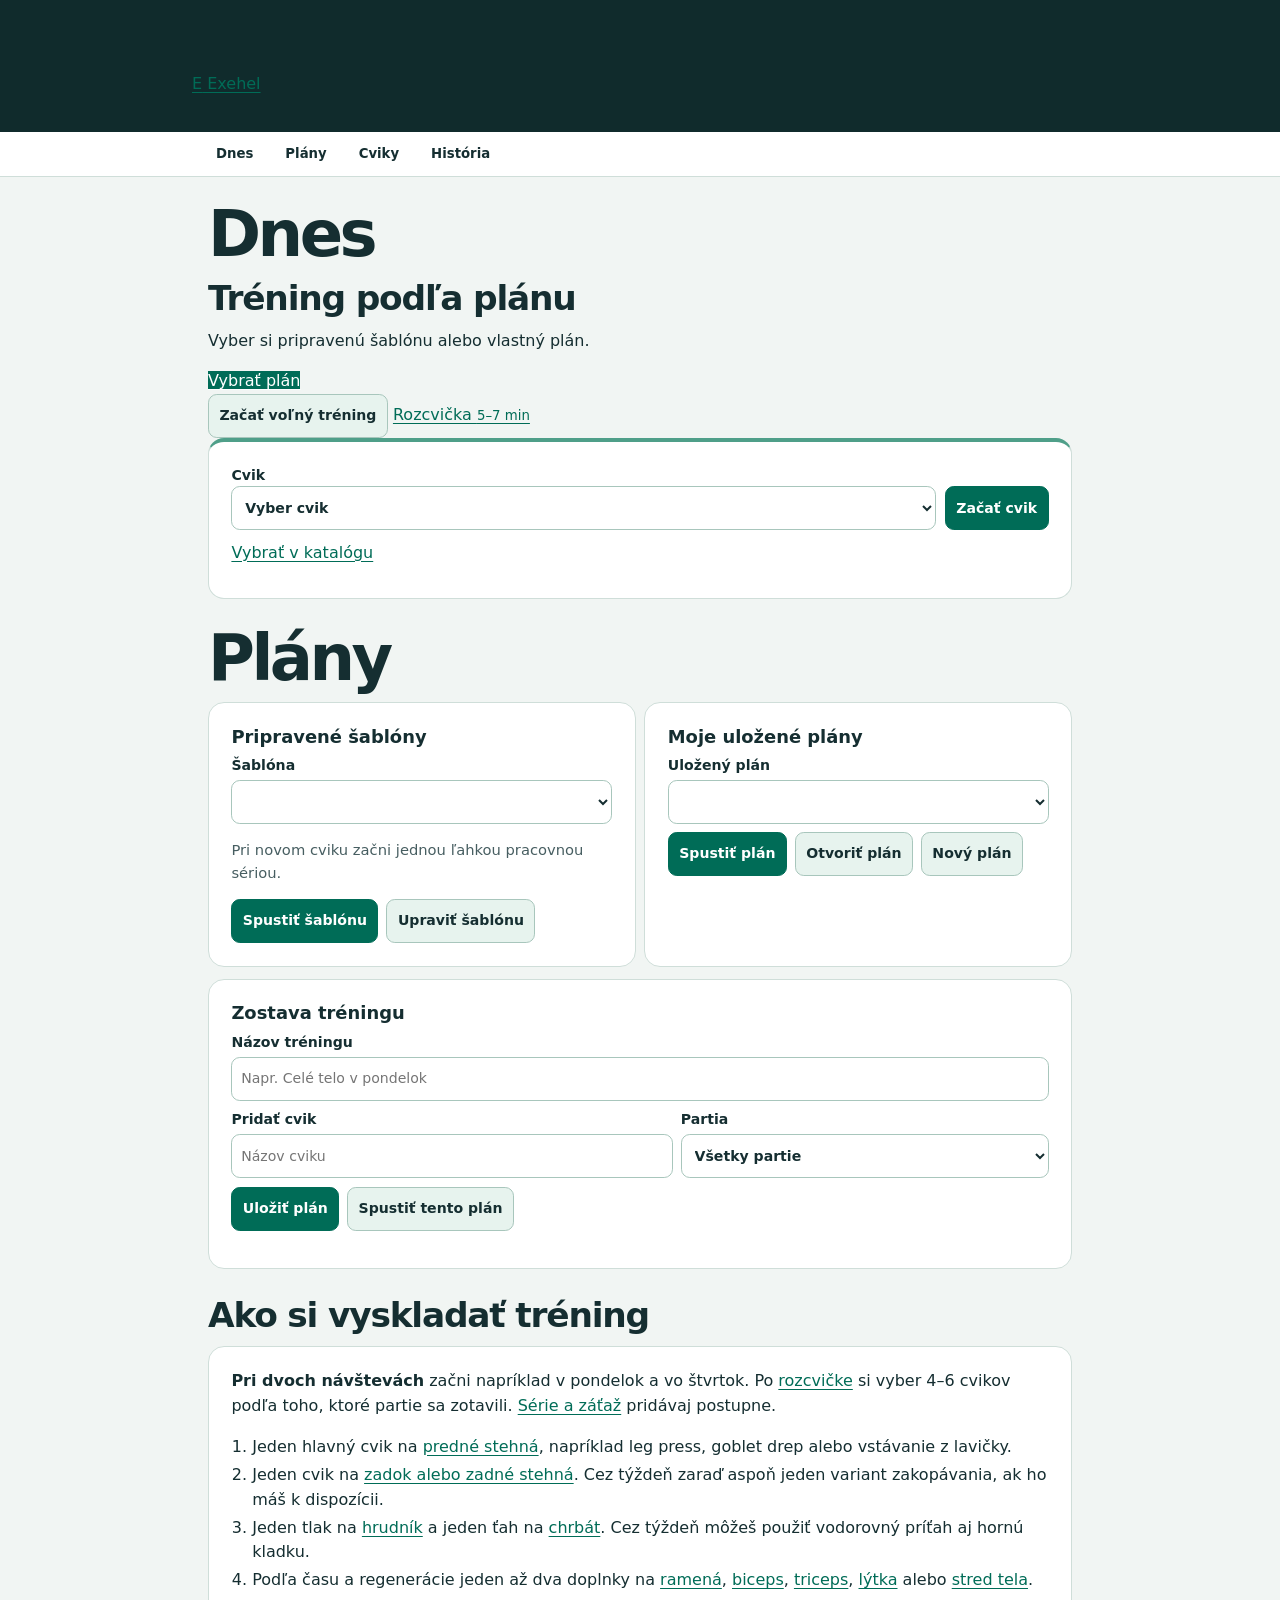
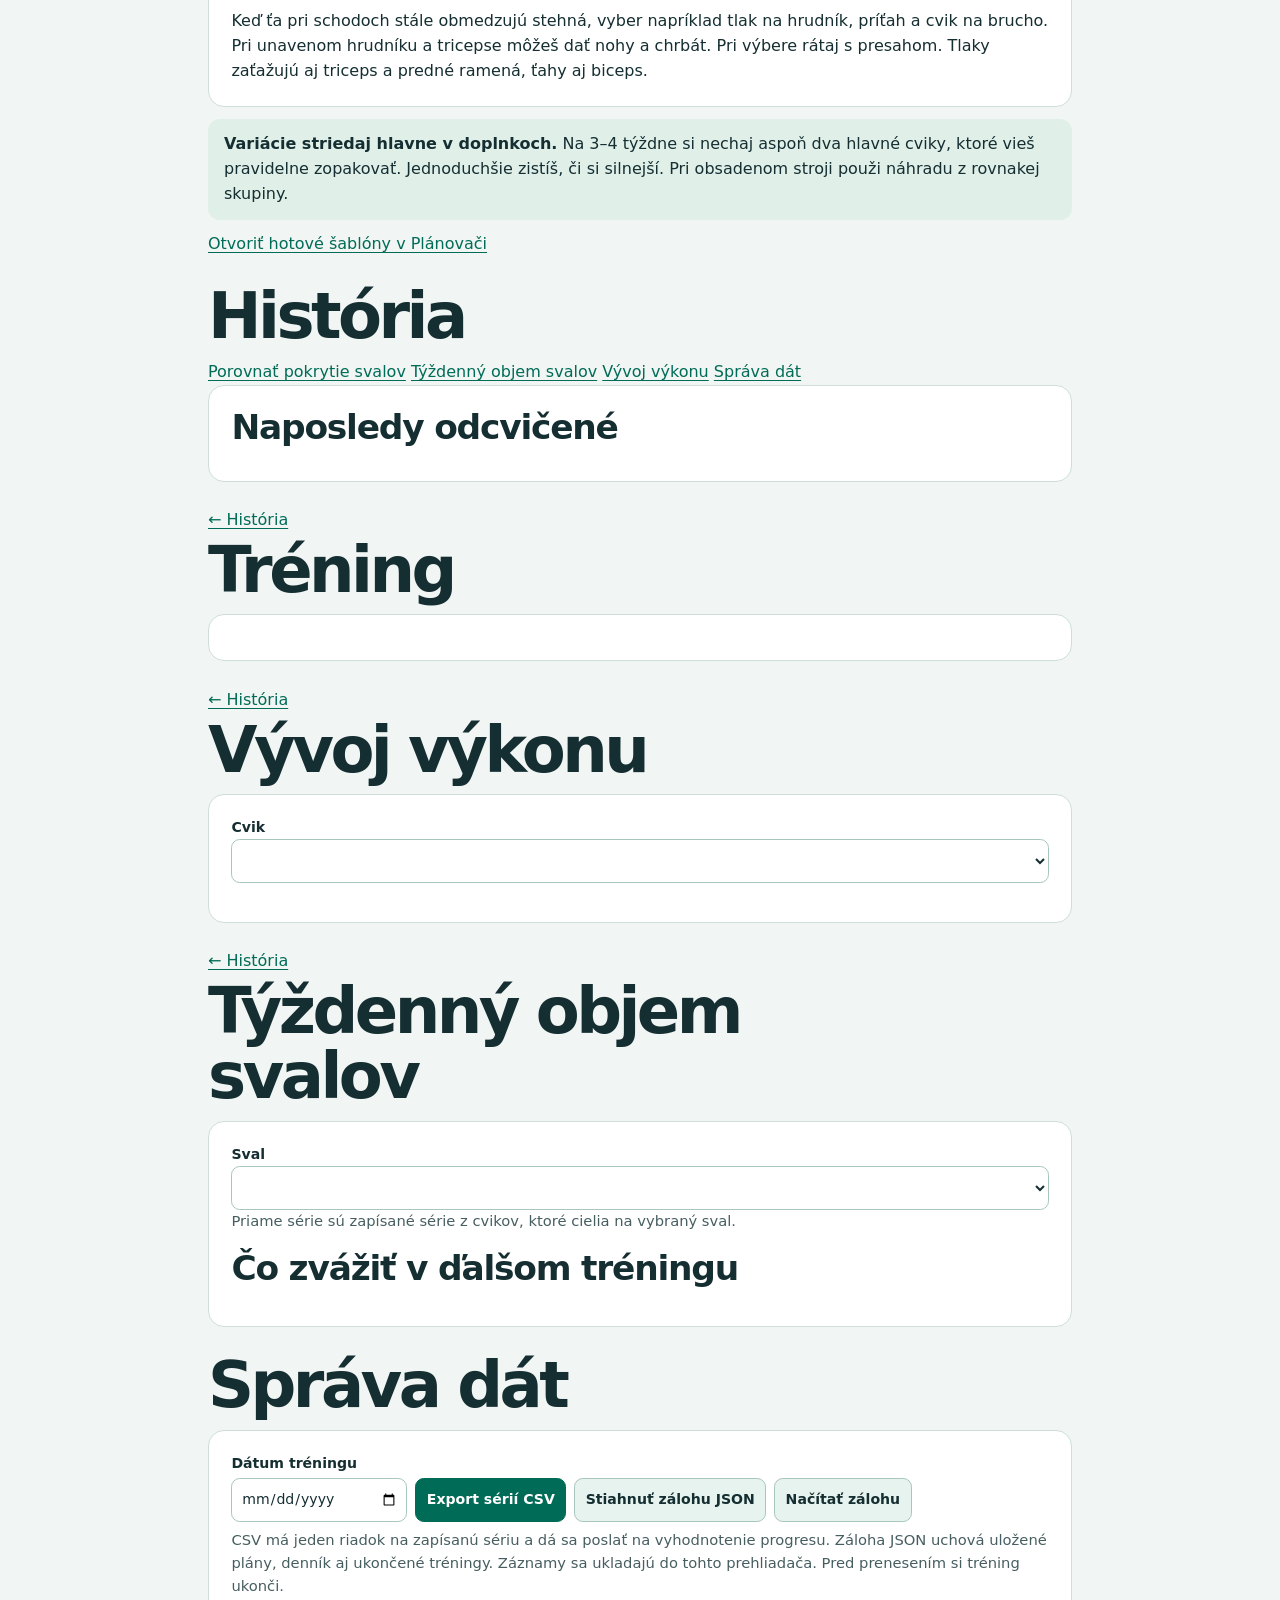
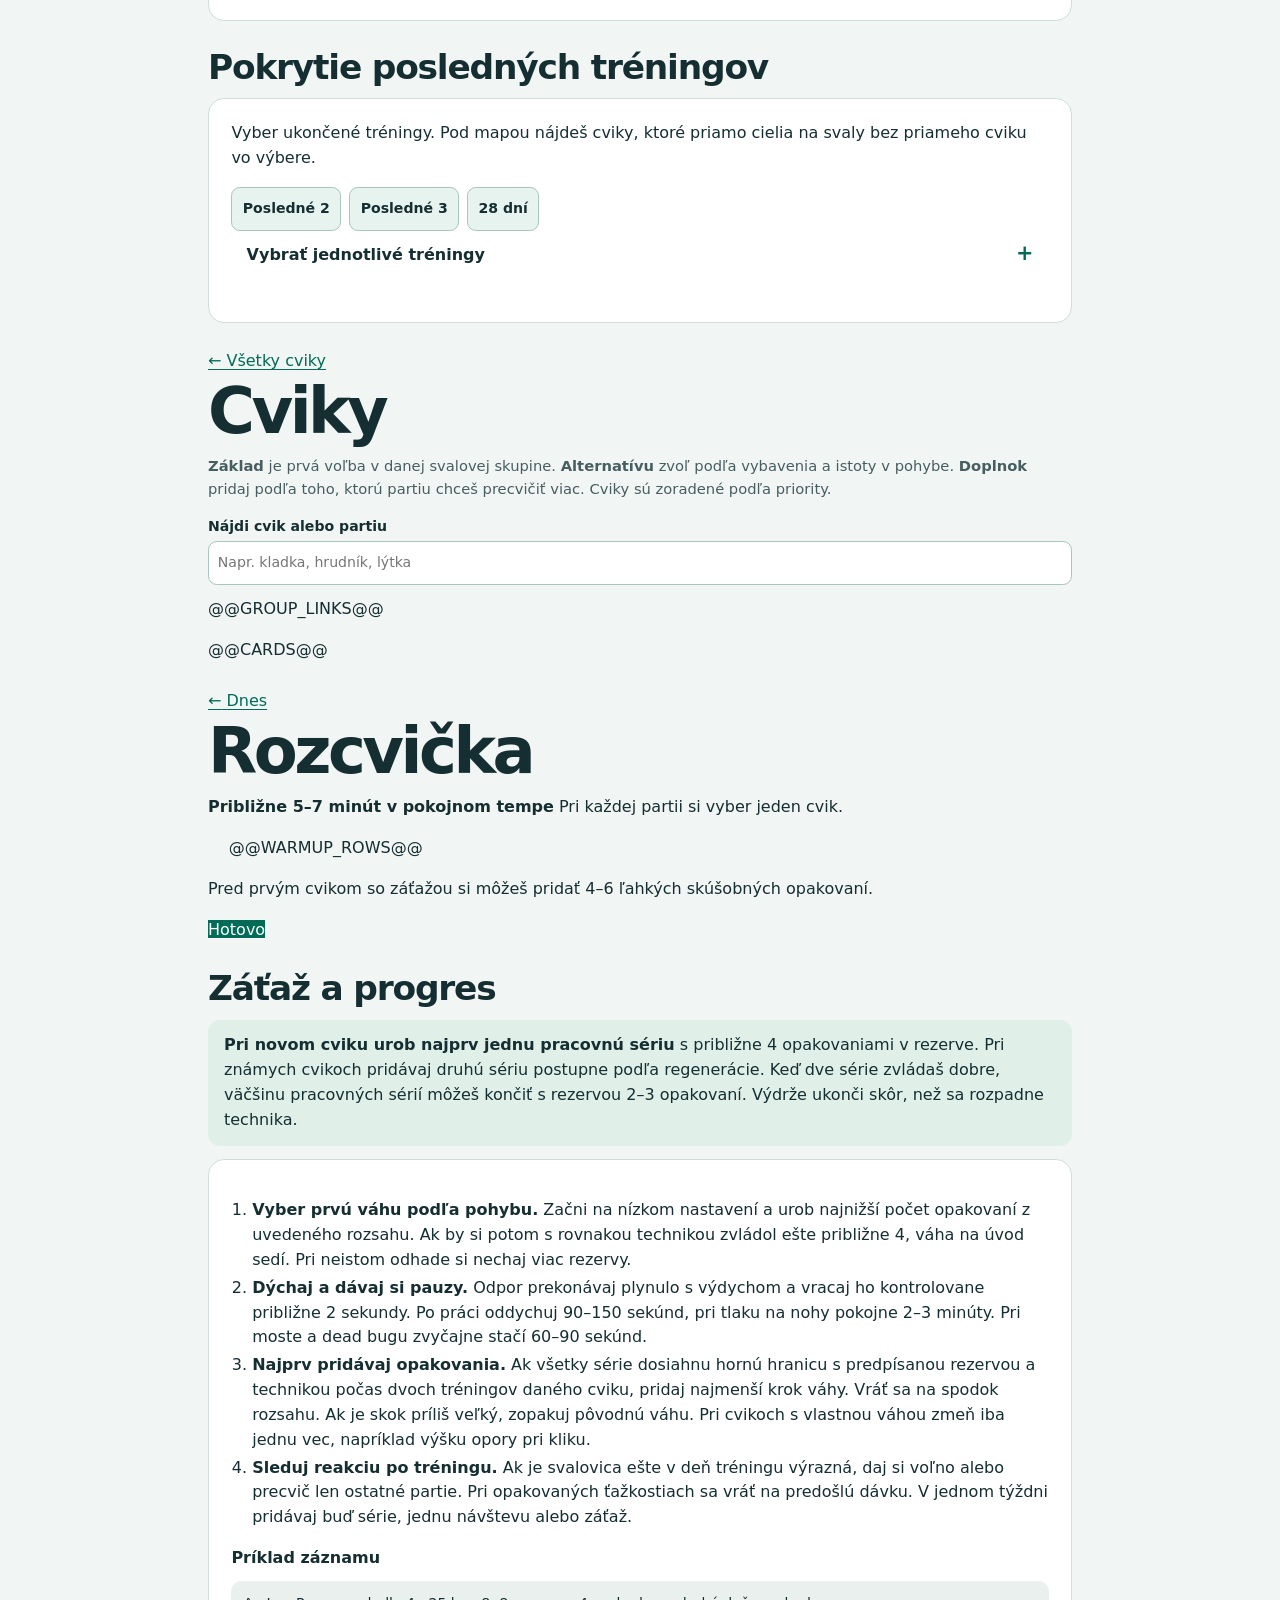
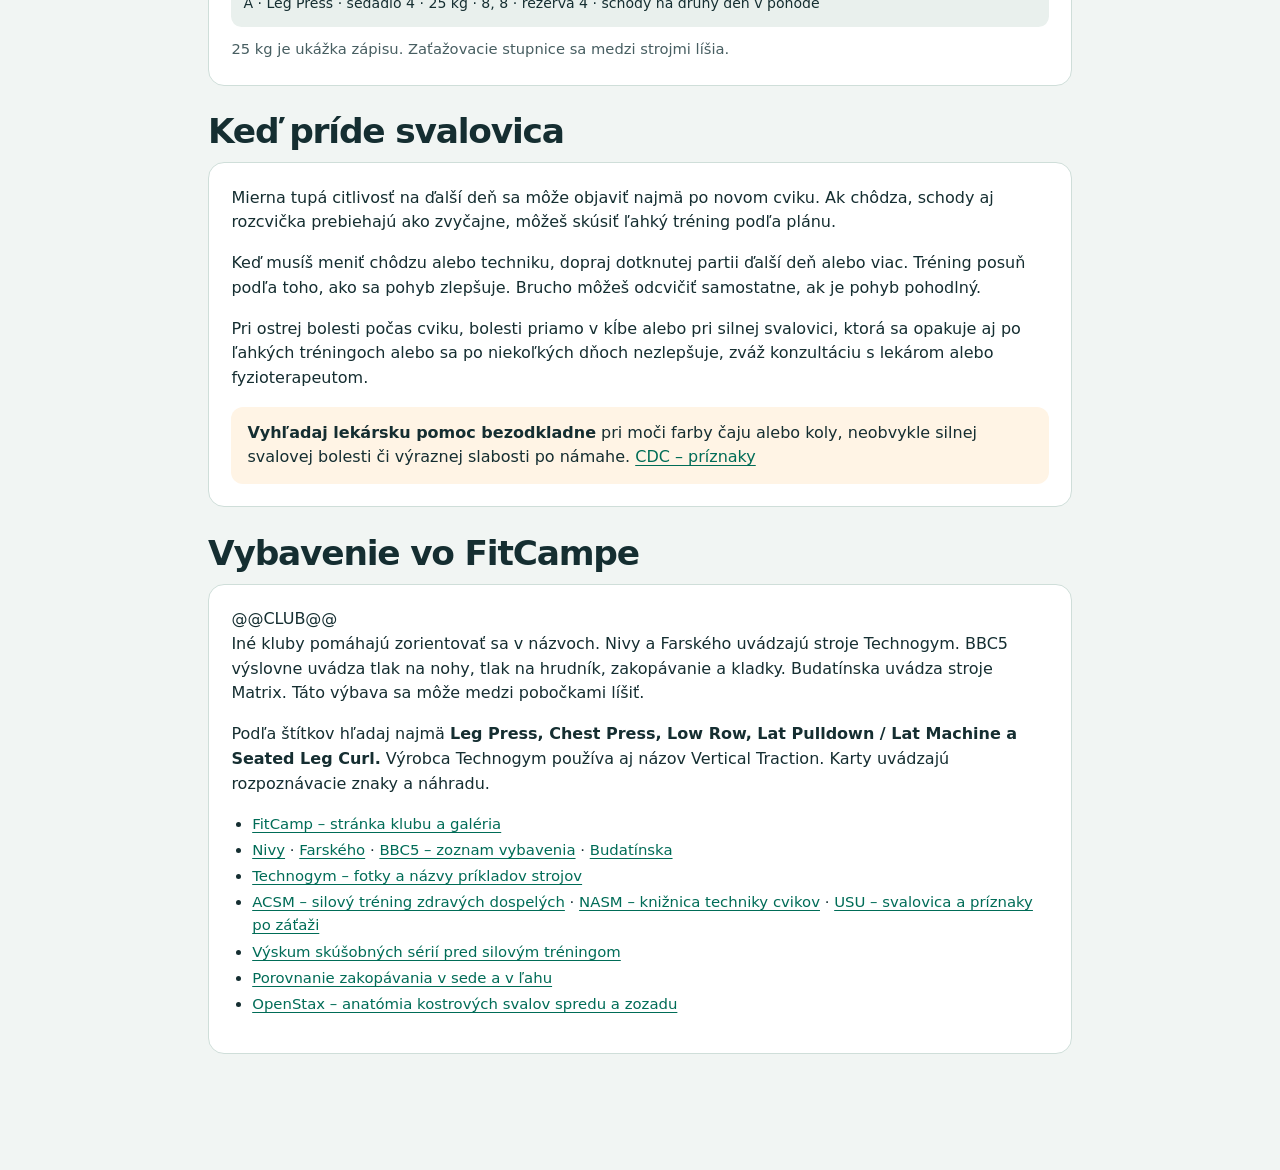
==== commit 88380d5d: "Summarize weekly muscle volume and repeated overlap" ====
--- a/src/fitcamp_template.html
+++ b/src/fitcamp_template.html
@@ -7,6 +7,7 @@
 <meta name="viewport" content="width=device-width, initial-scale=1">
 <meta name="theme-color" content="#f3f5ee">
 <title>Exehel · silový tréning</title>
+<link rel="icon" type="image/png" href="[data-uri]">
 <style>
 :root{color-scheme:light;--ink:#152e31;--muted:#475e61;--paper:#f1f5f3;--line:#cfded9;--teal:#006c57;--dark:#102b2c;--white:#fff}
 *{box-sizing:border-box}
@@ -247,6 +248,7 @@
       <a href="#rozc">Rozcvička <small>5–7 min</small></a>
     </div>
   </div>
+  <p id="workout-status" role="status" class="subtle" hidden></p>
   <div class="box workout-panel">
     <p id="free-workout-status" hidden>Voľný tréning</p>
     <div id="workout-picker" class="workout-picker">
@@ -257,7 +259,6 @@
       <button id="finish-workout" type="button" hidden>Ukončiť tréning</button>
       <a href="#cviky">Vybrať v katalógu</a>
     </div>
-    <p id="workout-status" role="status" class="subtle" hidden></p>
     <p id="workout-active" hidden>Prebieha · <a id="workout-active-link"></a> <output class="workout-clock" aria-live="off" aria-label="Trvanie cviku"></output></p>
     <div id="plan-execution" class="plan-workout" hidden>
       <h3 id="plan-execution-name"></h3>
@@ -269,6 +270,7 @@
       <div id="inline-set-panel" class="workout-running">
       <h3>Dnešné série</h3>
       <p id="planned-set-dose" class="planned-dose subtle" hidden></p>
+      <button id="swap-current-exercise" class="text-button" type="button" hidden>Vymeniť cvik</button>
       <form id="record-set" novalidate>
         <div class="set-log-actions">
           <button id="use-last-sets" type="button" hidden>Použiť minulé</button>
@@ -282,6 +284,7 @@
         <div class="set-log-actions">
           <button id="add-set-row" class="text-button" type="button">Pridať sériu</button>
           <button id="repeat-set-values" class="text-button" type="button" hidden>Skopírovať 1. sériu</button>
+          <button id="finish-workout-from-exercise" class="text-button" type="button">Ukončiť tréning</button>
         </div>
         <p id="set-status" role="status" class="set-hint"></p>
       </form>
@@ -398,6 +401,7 @@
   <h1>História</h1>
   <div class="start-links">
     <a href="#pokrytie">Porovnať pokrytie svalov</a>
+    <a href="#tyzdne">Týždenný objem svalov</a>
     <a href="#vykony">Vývoj výkonu</a>
     <a href="#sprava-dat">Správa dát</a>
   </div>
@@ -419,8 +423,49 @@
   <h1>Vývoj výkonu</h1>
   <div class="box">
     <label class="field">Cvik <select id="performance-exercise"></select></label>
+    <section id="performance-comparison" aria-labelledby="performance-comparison-title" hidden>
+      <h2 id="performance-comparison-title">Porovnať obdobia</h2>
+      <div class="comparison-controls">
+        <label class="field">Dĺžka obdobia <select id="comparison-length">
+          <option value="14">14 dní</option><option value="28" selected>28 dní</option><option value="56">56 dní</option>
+        </select></label>
+        <label class="field" id="comparison-mode-field">Čo porovnať <select id="comparison-mode">
+          <option value="weight">Váhu pri rovnakých opakovaniach</option>
+          <option value="amount">Opakovania pri rovnakej váhe</option>
+        </select></label>
+        <label class="field" id="comparison-side-field" hidden>Strana <select id="comparison-side">
+          <option value="both">Obe v jednej sérii</option><option value="left">Ľavá</option><option value="right">Pravá</option>
+        </select></label>
+        <label class="field"><span id="comparison-benchmark-label">Počet opakovaní</span> <select id="comparison-benchmark"></select></label>
+      </div>
+      <dl class="comparison-results">
+        <div><dt>Predchádzajúce <small id="comparison-previous-dates"></small></dt><dd id="comparison-previous"></dd></div>
+        <div><dt>Posledné <small id="comparison-recent-dates"></small></dt><dd id="comparison-recent"></dd></div>
+      </dl>
+      <p id="comparison-status" role="status"></p>
+      <p id="comparison-note" class="subtle"></p>
+    </section>
+    <h2 id="performance-list-title" hidden>Posledné návštevy</h2>
     <p class="subtle" id="performance-caption"></p>
     <ol id="performance-data" class="performance-data"></ol>
+  </div>
+</section>
+<section id="tyzdne">
+  <a class="catalog-back" href="#dennik">← História</a>
+  <h1>Týždenný objem svalov</h1>
+  <div class="box">
+    <label class="field">Sval <select id="weekly-muscle"></select></label>
+    <p class="subtle">Priame série sú zapísané série z cvikov, ktoré cielia na vybraný sval.</p>
+    <ol id="weekly-volume-rows" class="weekly-volume-rows"></ol>
+    <p id="weekly-volume-note" class="subtle"></p>
+    <h2>Čo zvážiť v ďalšom tréningu</h2>
+    <p id="weekly-volume-guidance" role="status"></p>
+    <ul id="weekly-volume-exercises" class="exercise-options"></ul>
+  </div>
+  <div id="weekly-review" class="box" hidden>
+    <h2>Partie na kontrolu</h2>
+    <p class="subtle">Posledný ukončený týždeň. Ťukni na sval pre podrobnosti.</p>
+    <ul id="weekly-review-muscles" class="weekly-volume-rows"></ul>
   </div>
 </section>
 <section id="sprava-dat">
@@ -489,13 +534,18 @@
   <p class="warmup-intro"><strong>Približne 5–7 minút v pokojnom tempe</strong> <span>Pri každej partii si vyber jeden cvik.</span></p>
   <ul id="warmup-steps" class="warmup-steps" aria-label="Partie na rozcvičenie">@@WARMUP_ROWS@@</ul>
   <div id="warmup-options" class="warmup-options" hidden>
-    <fieldset>
+    <fieldset id="warmup-fieldset">
       <legend id="warmup-options-title" class="sr-only">Vyber cvik</legend>
       <div id="warmup-choices"></div>
     </fieldset>
     <div id="warmup-guide">
-      <p id="warmup-cue"></p>
+      <h2 id="warmup-guide-title"></h2>
+      <p id="warmup-guide-dose"></p>
       <div class="exercise-demo warmup-demo">
+        <figure class="demo-stills">
+          <img id="warmup-image" alt="" width="432" height="180">
+          <figcaption class="labels" aria-hidden="true"><span></span><span></span></figcaption>
+        </figure>
         <div class="demo-actions">
           <button class="demo-toggle" type="button" aria-expanded="false" aria-controls="warmup-video">Prehrať ukážku</button>
           <a class="demo-source" id="warmup-source" target="_blank" rel="noopener noreferrer"><span>Online ukážka</span><small></small></a>
@@ -505,6 +555,11 @@
           <figcaption class="demo-caption">Schematická ukážka pohybu</figcaption>
         </figure>
       </div>
+      <dl class="warmup-instructions">
+        <dt>Nastavenie</dt><dd id="warmup-setup"></dd>
+        <dt>Ako na pohyb</dt><dd id="warmup-cue"></dd>
+        <dt>Na čo si dať pozor</dt><dd id="warmup-mistakes"></dd>
+      </dl>
     </div>
   </div>
   <p class="warmup-note">Pred prvým cvikom so záťažou si môžeš pridať 4–6 ľahkých skúšobných opakovaní.</p>
@@ -550,6 +605,27 @@
   </div>
 </section>
 </main>
+<dialog id="exercise-substitutions" aria-labelledby="substitution-title">
+  <div class="coverage-dialog-head">
+    <h2 id="substitution-title">Vymeniť cvik</h2>
+    <form method="dialog"><button type="submit">Zavrieť</button></form>
+  </div>
+  <p id="substitution-original"></p>
+  <div id="substitution-equipment"></div>
+  <ul id="substitution-choices" class="exercise-options"></ul>
+  <p id="substitution-status" class="subtle" role="status"></p>
+</dialog>
+<dialog id="finish-workout-dialog" aria-labelledby="finish-workout-title" aria-describedby="finish-workout-description">
+  <form method="dialog">
+    <h2 id="finish-workout-title">Ukončiť tréning?</h2>
+    <p id="finish-workout-description"></p>
+    <div class="finish-workout-options">
+      <button type="submit" class="save" value="save">Uložiť cvik a ukončiť</button>
+      <button type="submit" value="discard">Ukončiť bez tohto cviku</button>
+      <button type="submit" value="keep" autofocus>Pokračovať v tréningu</button>
+    </div>
+  </form>
+</dialog>
 <dialog id="overlap-warning" aria-labelledby="overlap-title" aria-describedby="overlap-list">
   <form method="dialog">
     <h2 id="overlap-title">Prekrytie hlavných svalov</h2>
@@ -579,8 +655,11 @@
 <script id="warmup-data" type="application/json">@@WARMUP_DATA@@</script>
 <script>@@DEMOS@@</script>
 <script>@@WARMUP@@</script>
+<script>@@PERFORMANCE@@</script>
 <script>@@INSIGHTS@@</script>
 <script>@@APP@@</script>
+<script>@@SUBSTITUTIONS@@</script>
+<script>@@WEEKLY@@</script>
 <script>@@MUSCLE_PICKER@@</script>
 </body>
 </html>
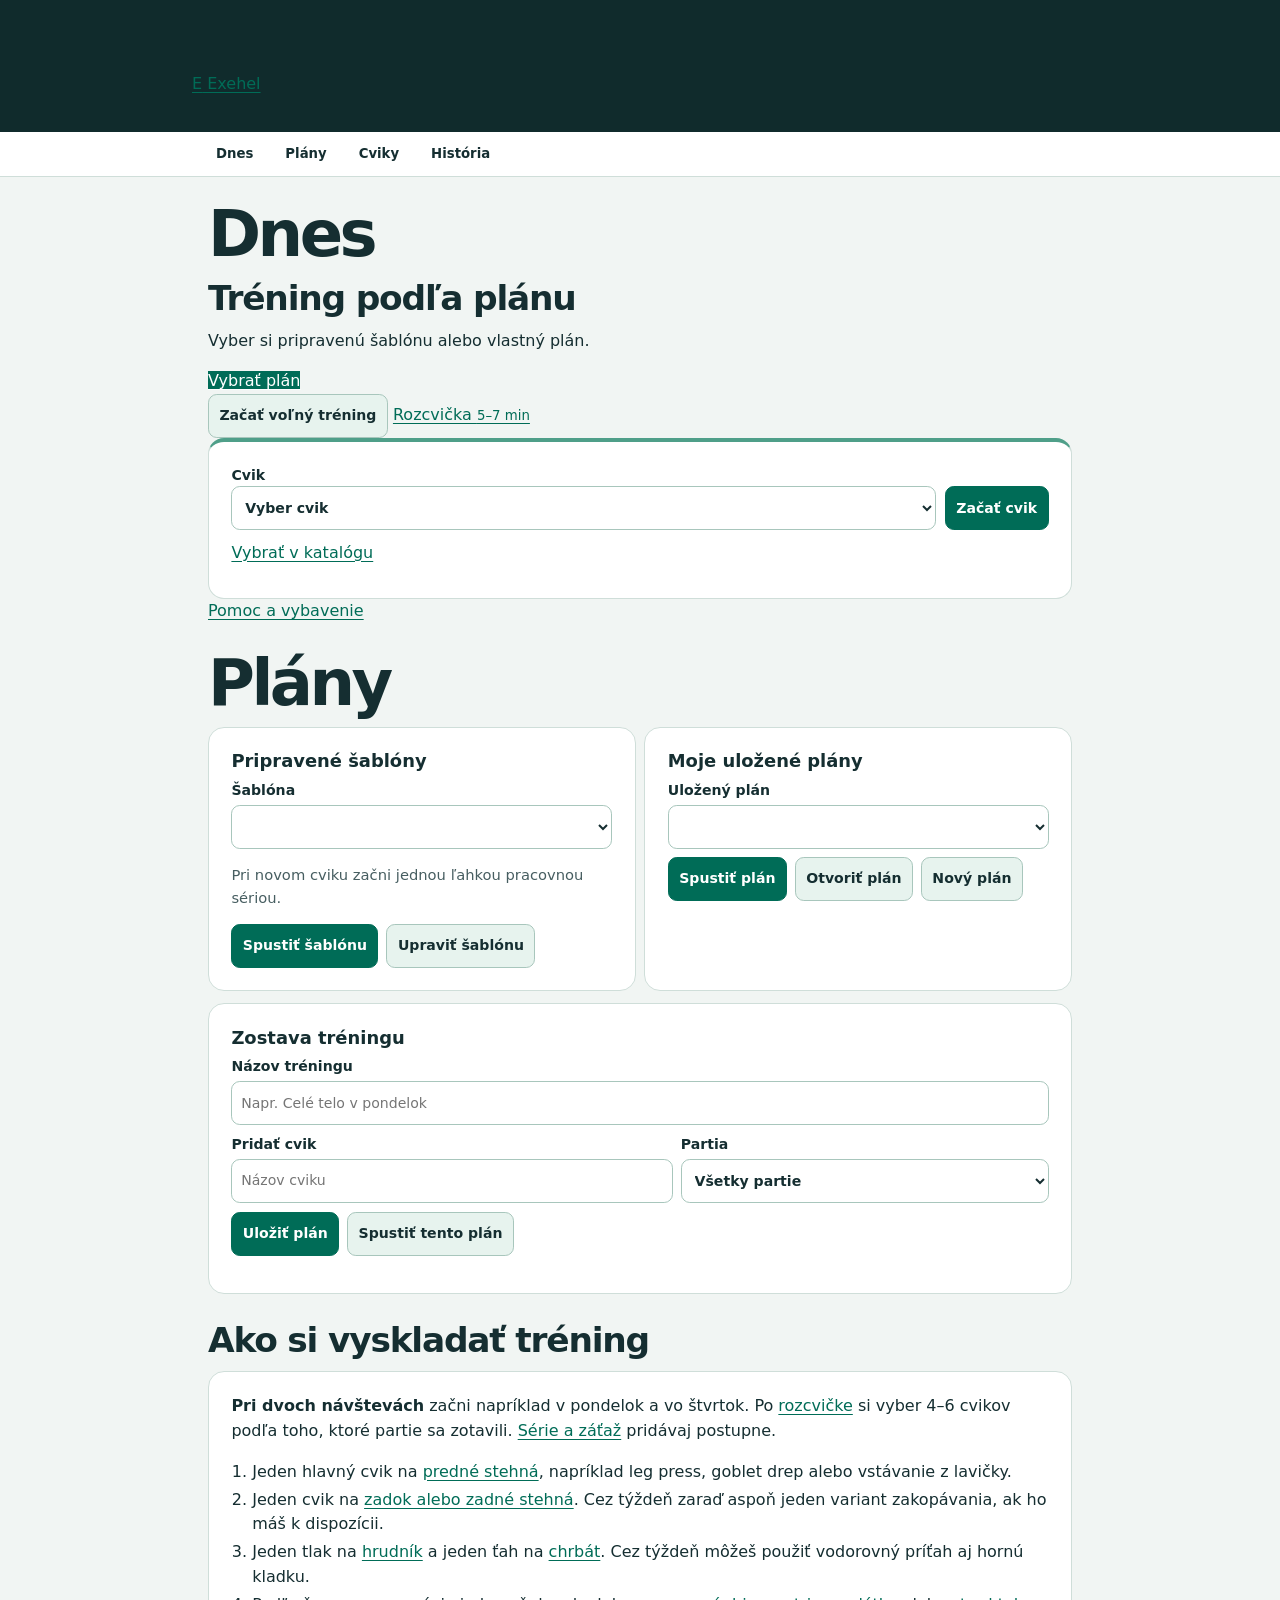
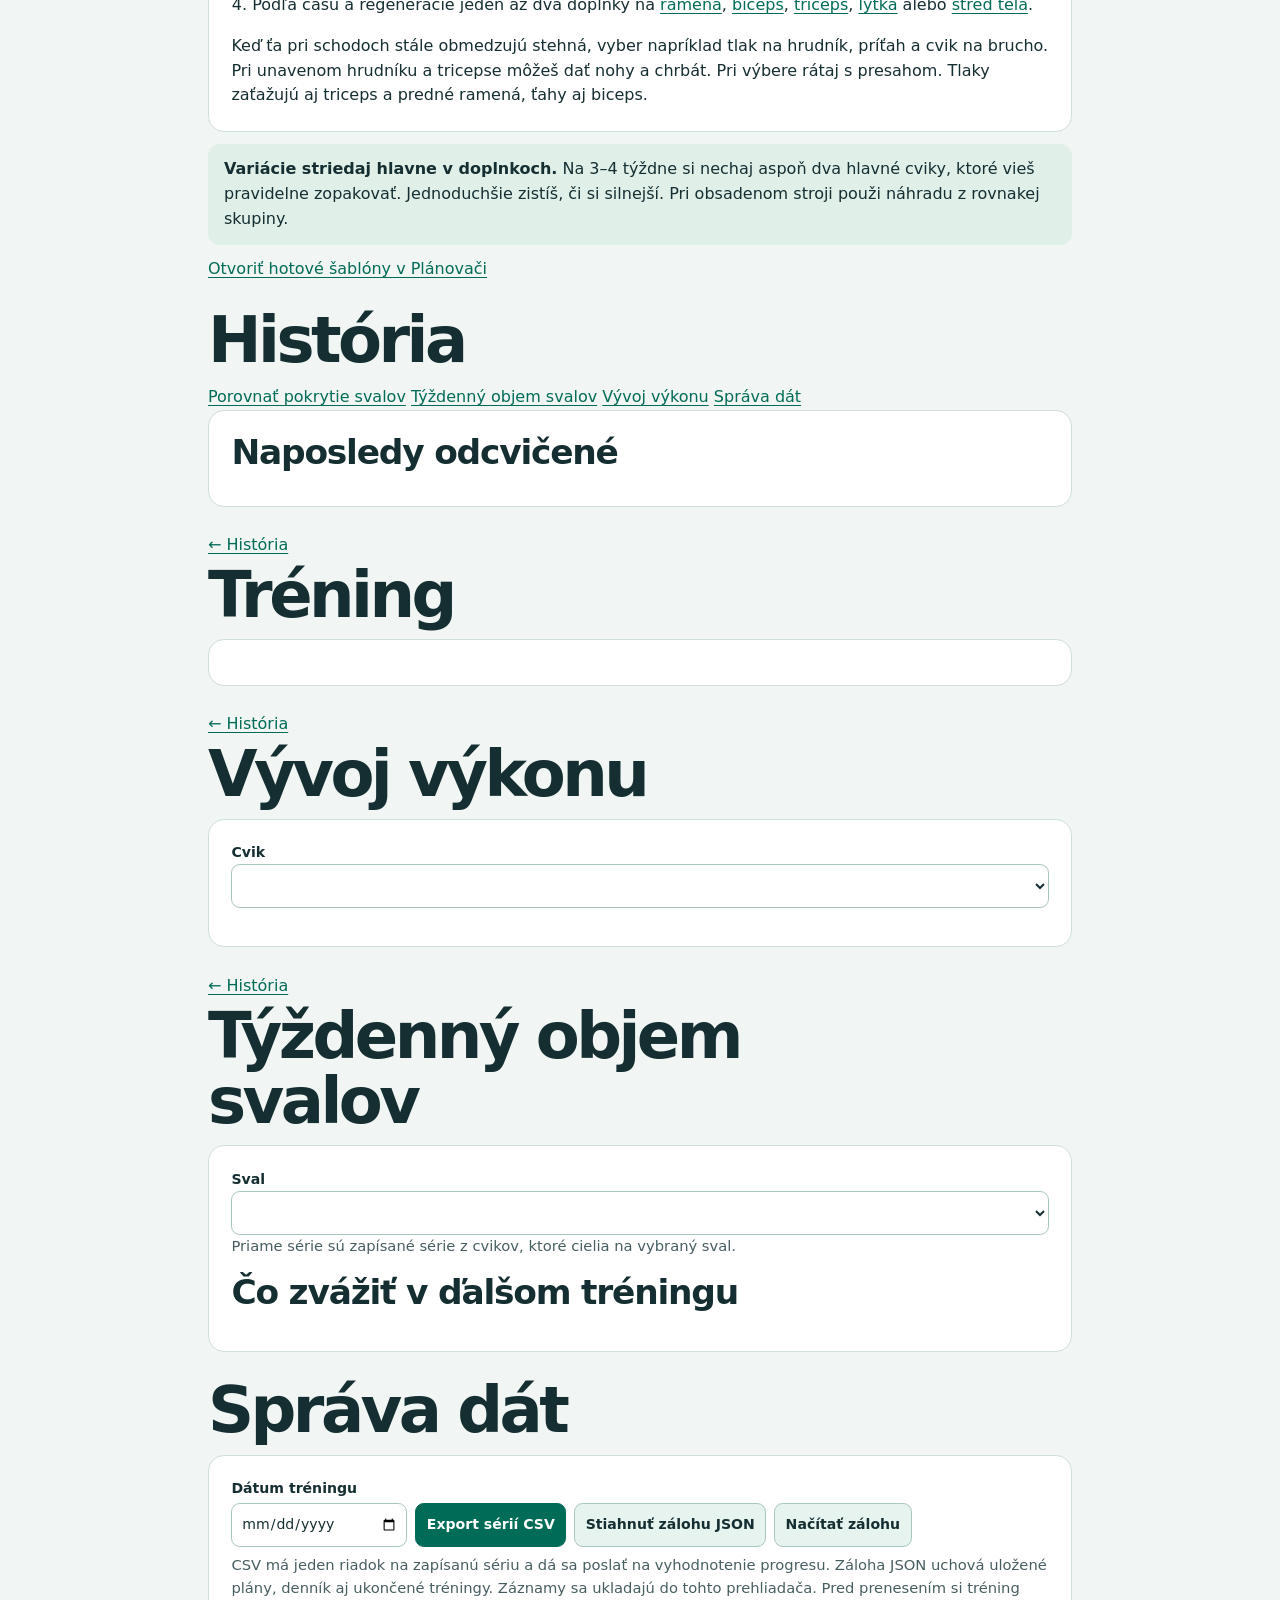
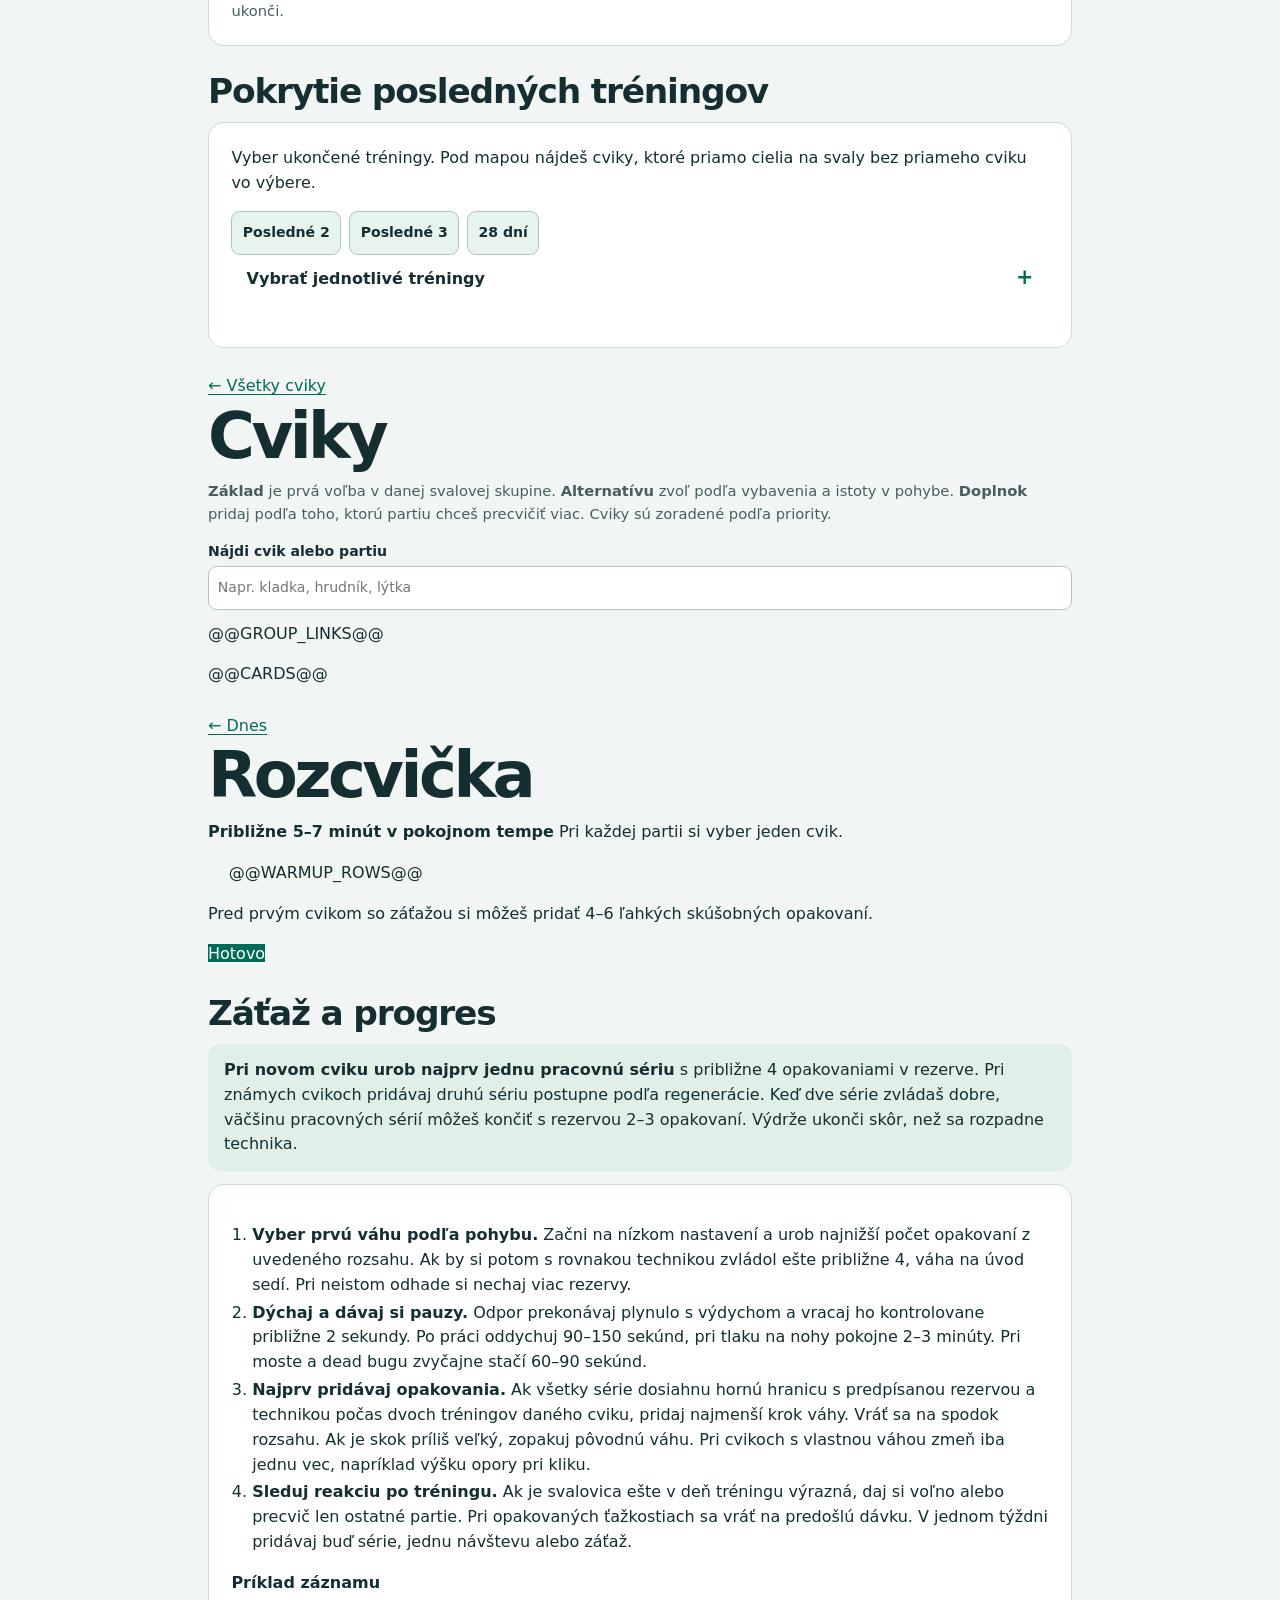
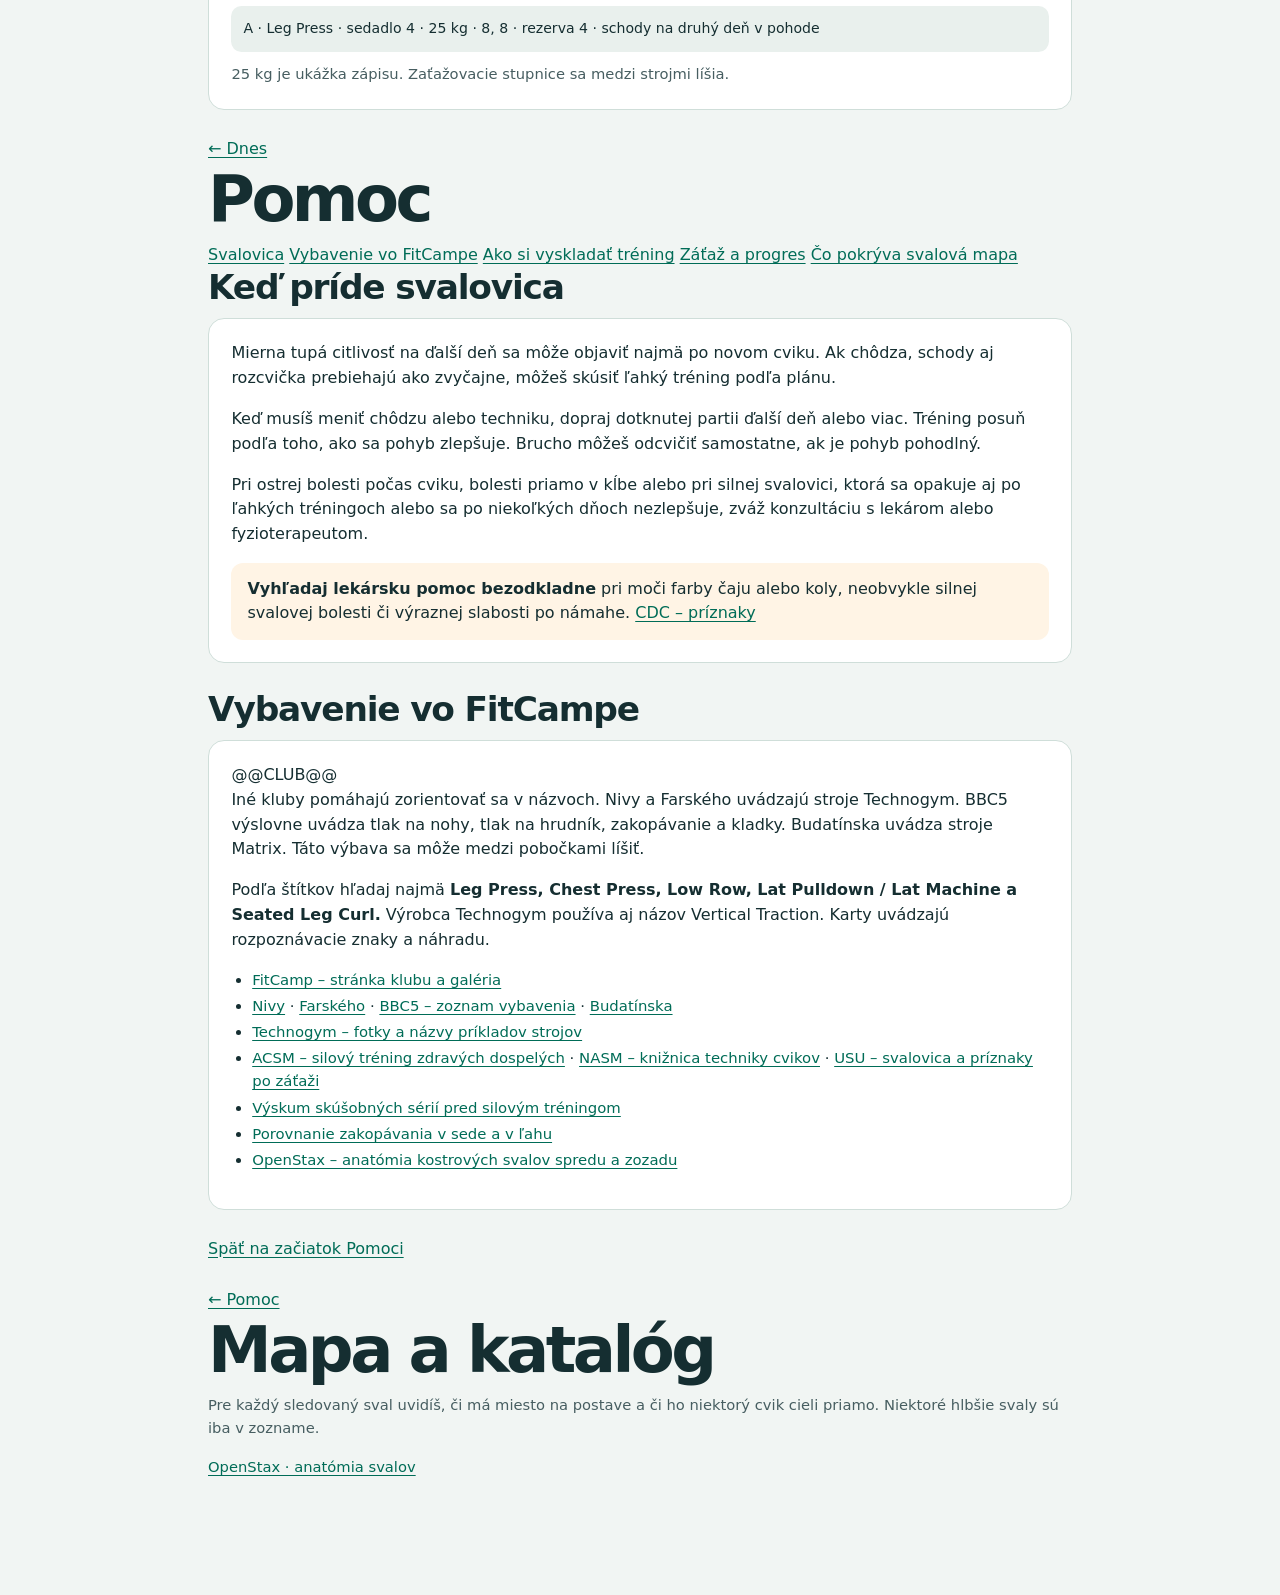
==== commit 21064374: "Finish exercise detail and audit anatomy coverage" ====
--- a/src/fitcamp_template.html
+++ b/src/fitcamp_template.html
@@ -104,9 +104,6 @@
 .exercise-utilities button{min-height:44px;padding:.45rem .6rem}
 .exercise-utilities output{margin-left:auto}
 .muscle-names,.exercise-feedback{margin:.4rem 0 .7rem;font-size:.9rem}
-.muscle-map{margin:.8rem 0;border:1px solid var(--line);border-radius:.75rem;background:#f7faf9}
-.muscle-map>summary{padding:.65rem 2rem .65rem .8rem}
-.muscle-map figure,.muscle-map>p{margin:.35rem .75rem .65rem}
 .map-key{display:inline-block;padding:.1rem .38rem;margin-right:.2rem;border-radius:.35rem;font-size:.82rem}
 .main-key{color:#fff;background:#007597}
 .support-key{color:#153f50;background:#9dd6e6}
@@ -322,6 +319,7 @@
       </details>
     </div>
   </div>
+  <div class="start-links"><a href="#pomoc">Pomoc a vybavenie</a></div>
 </section>
 <section id="planovac">
   <h1>Plány</h1>
@@ -578,6 +576,16 @@
     <p><strong>Príklad záznamu</strong><span class="sample">A · Leg Press · sedadlo 4 · 25 kg · 8, 8 · rezerva 4 · schody na druhý deň v pohode</span><span class="subtle">25 kg je ukážka zápisu. Zaťažovacie stupnice sa medzi strojmi líšia.</span></p>
   </div>
 </section>
+<section id="pomoc">
+  <a class="catalog-back" href="#teraz">← Dnes</a>
+  <h1>Pomoc</h1>
+  <div class="start-links">
+    <a href="#svalovica">Svalovica</a>
+    <a href="#fitcamp">Vybavenie vo FitCampe</a>
+    <a href="#treningy">Ako si vyskladať tréning</a>
+    <a href="#progres">Záťaž a progres</a>
+    <a href="#anatomia">Čo pokrýva svalová mapa</a>
+  </div>
 <section id="svalovica">
   <h2>Keď príde svalovica</h2>
   <div class="box">
@@ -603,6 +611,15 @@
       <li><a href="https://med.libretexts.org/Bookshelves/Nursing/Clinical_Nursing_Skills_%28OpenStax%29/25%3A_Assessment_of_the_Musculoskeletal_System/25.01%3A_Structure_and_Function">OpenStax – anatómia kostrových svalov spredu a zozadu</a></li>
     </ul>
   </div>
+</section>
+  <a class="catalog-back" href="#pomoc">Späť na začiatok Pomoci</a>
+</section>
+<section id="anatomia">
+  <a class="catalog-back" href="#pomoc">← Pomoc</a>
+  <h1>Mapa a katalóg</h1>
+  <p class="subtle">Pre každý sledovaný sval uvidíš, či má miesto na postave a či ho niektorý cvik cieli priamo. Niektoré hlbšie svaly sú iba v zozname.</p>
+  <ul id="anatomy-catalog" class="exercise-options"></ul>
+  <p class="subtle"><a href="https://openstax.org/books/anatomy-and-physiology-2e/pages/11-introduction">OpenStax · anatómia svalov</a></p>
 </section>
 </main>
 <dialog id="exercise-substitutions" aria-labelledby="substitution-title">
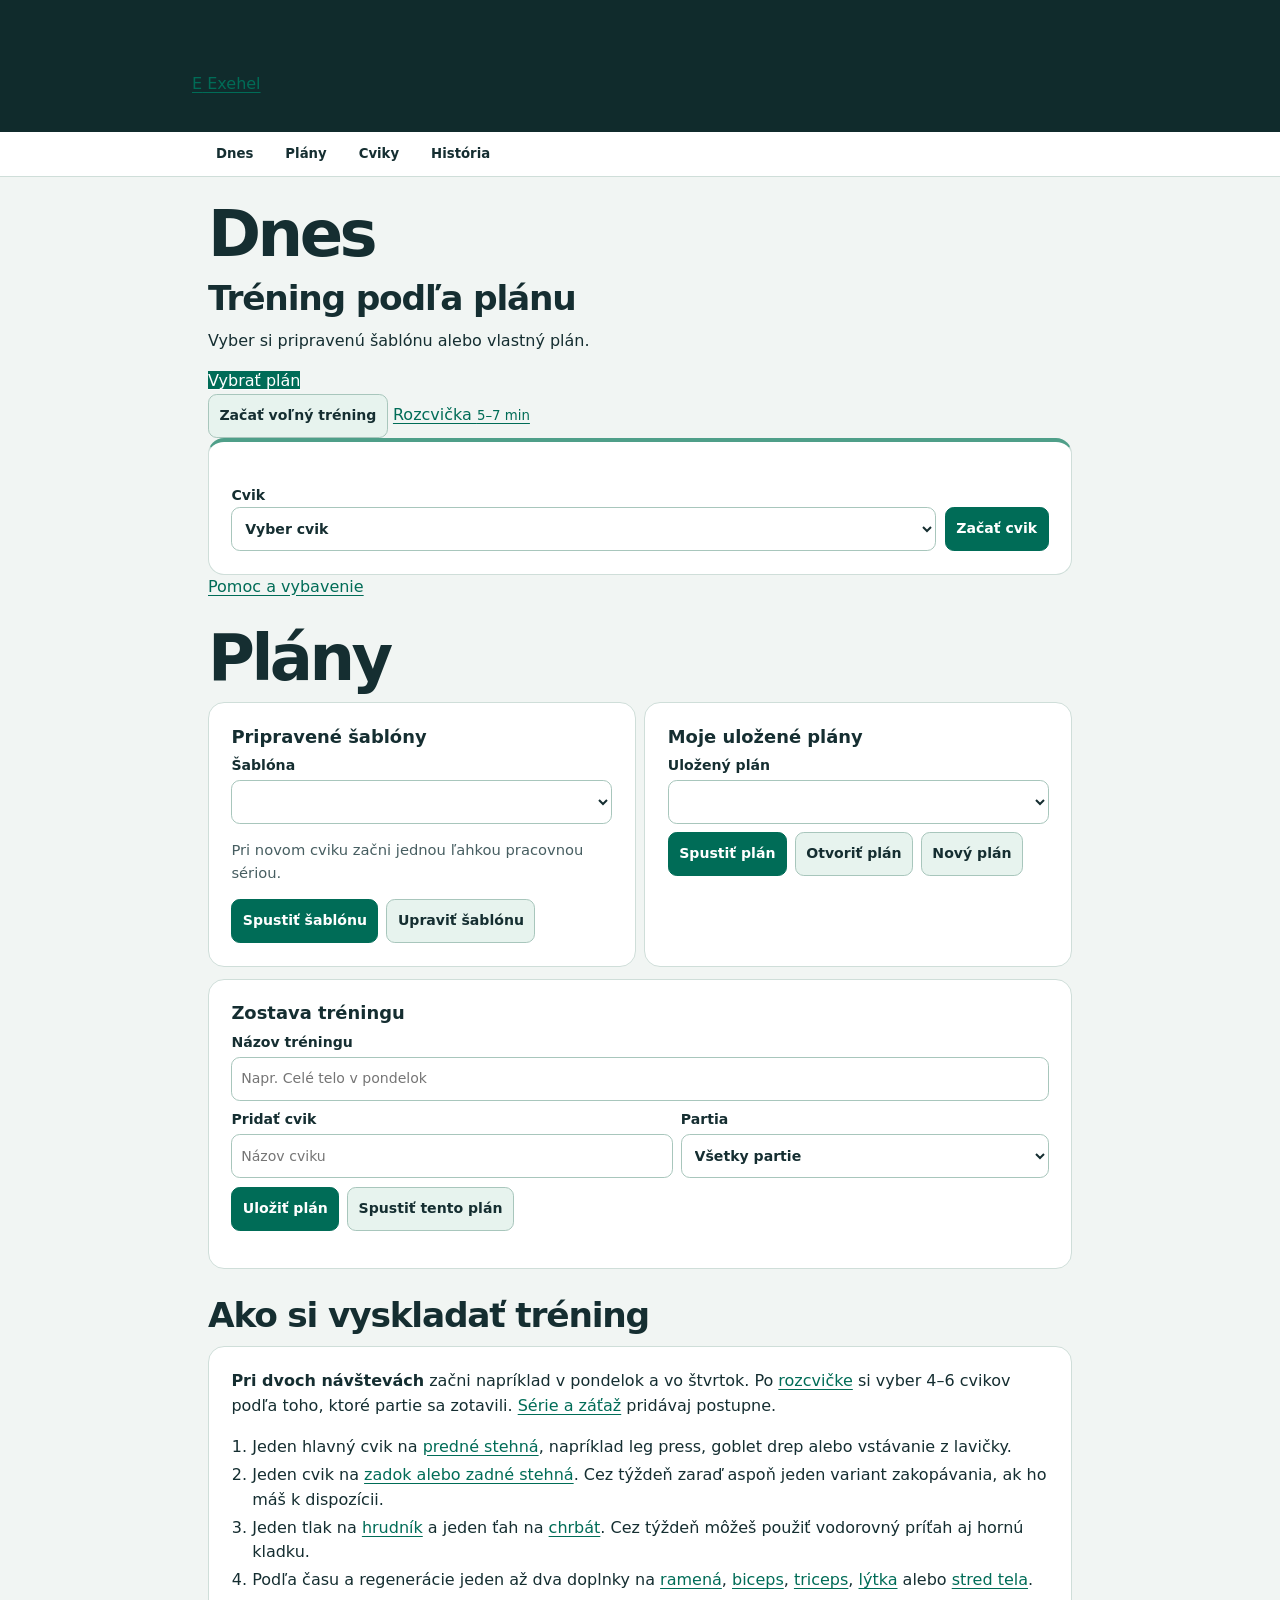
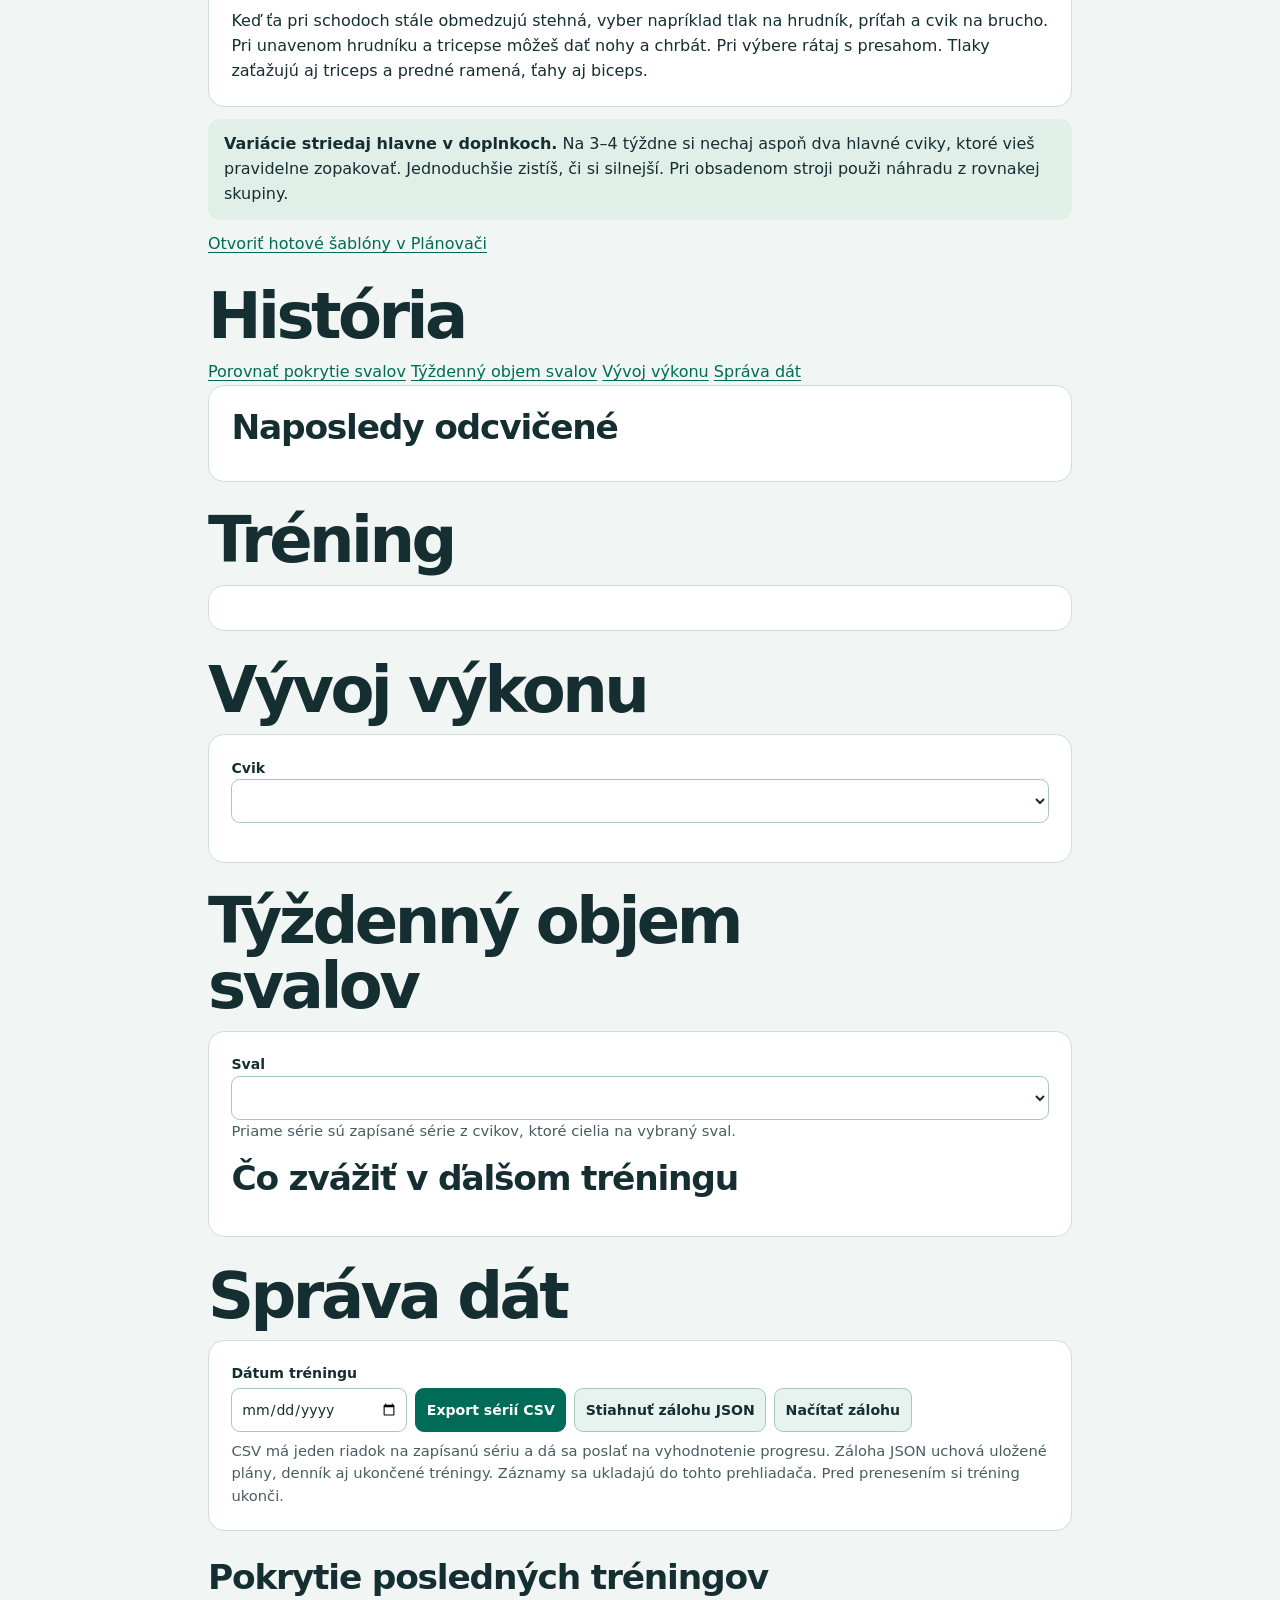
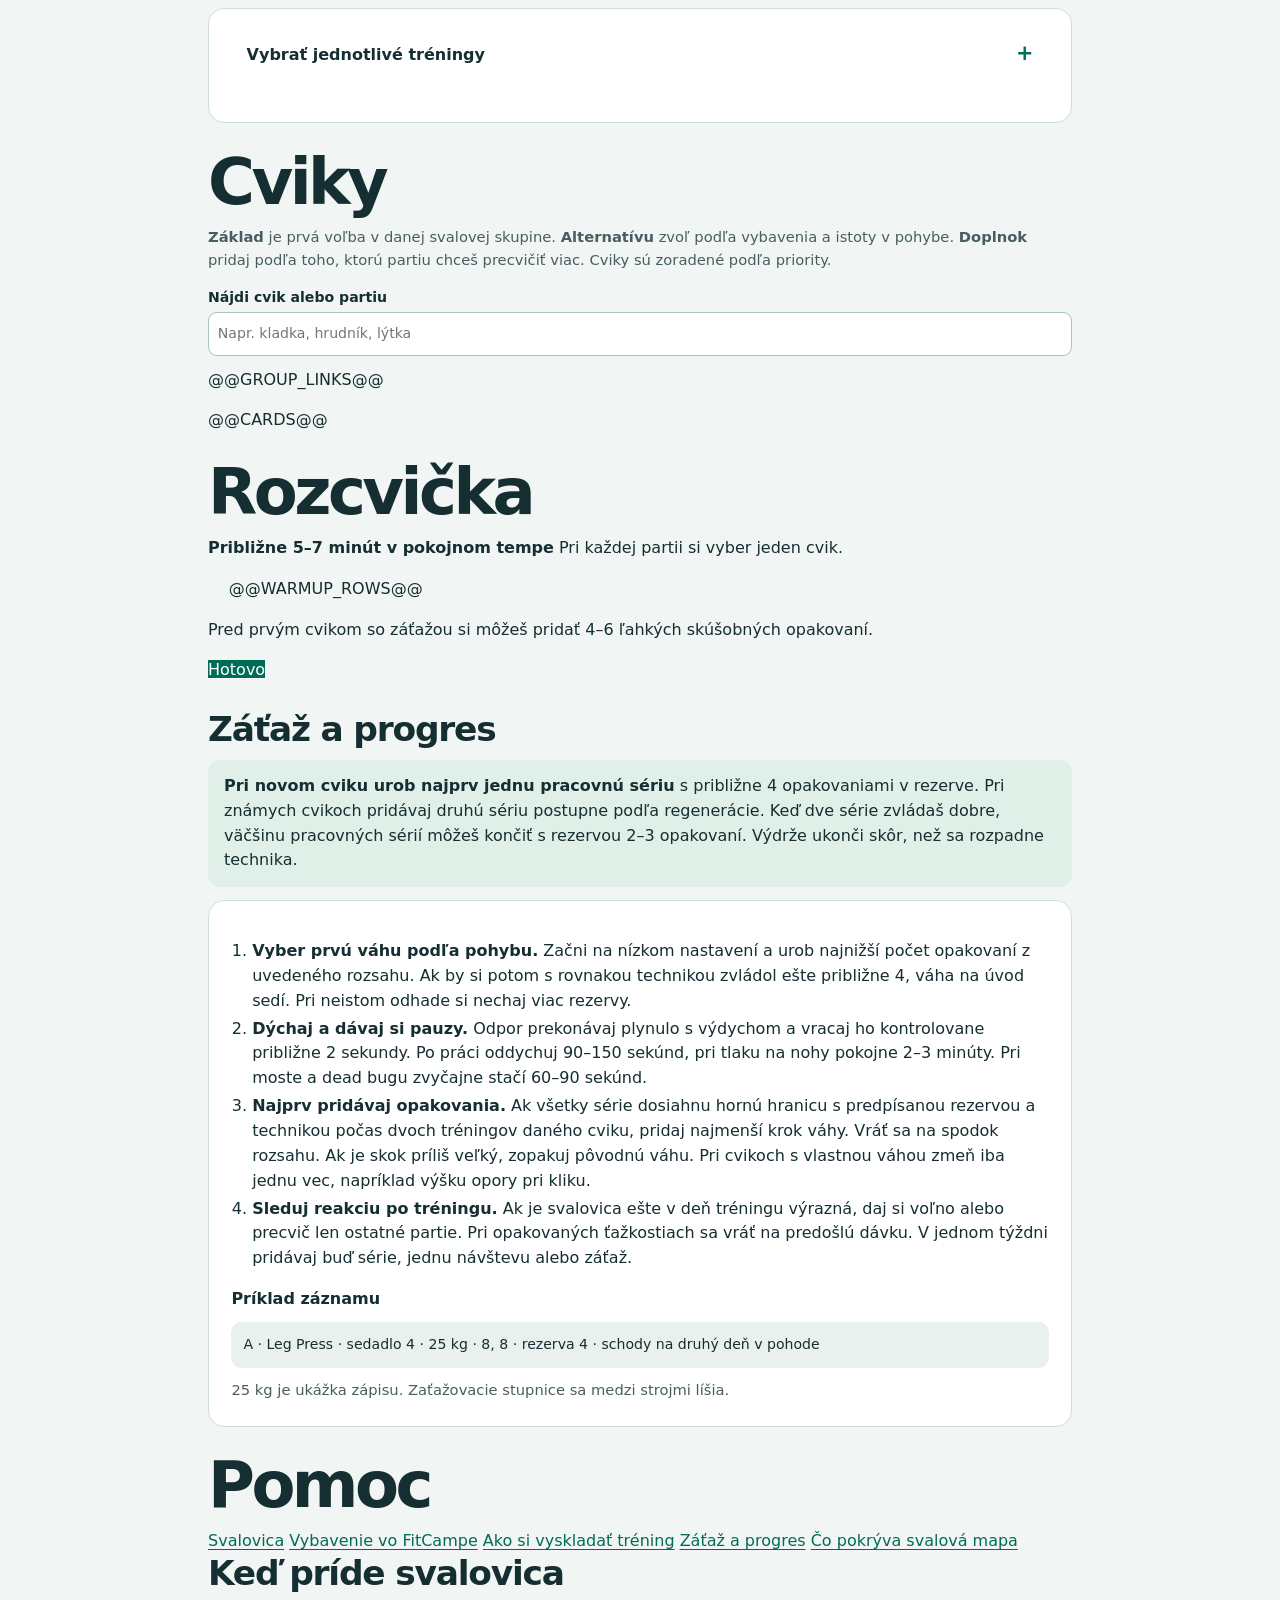
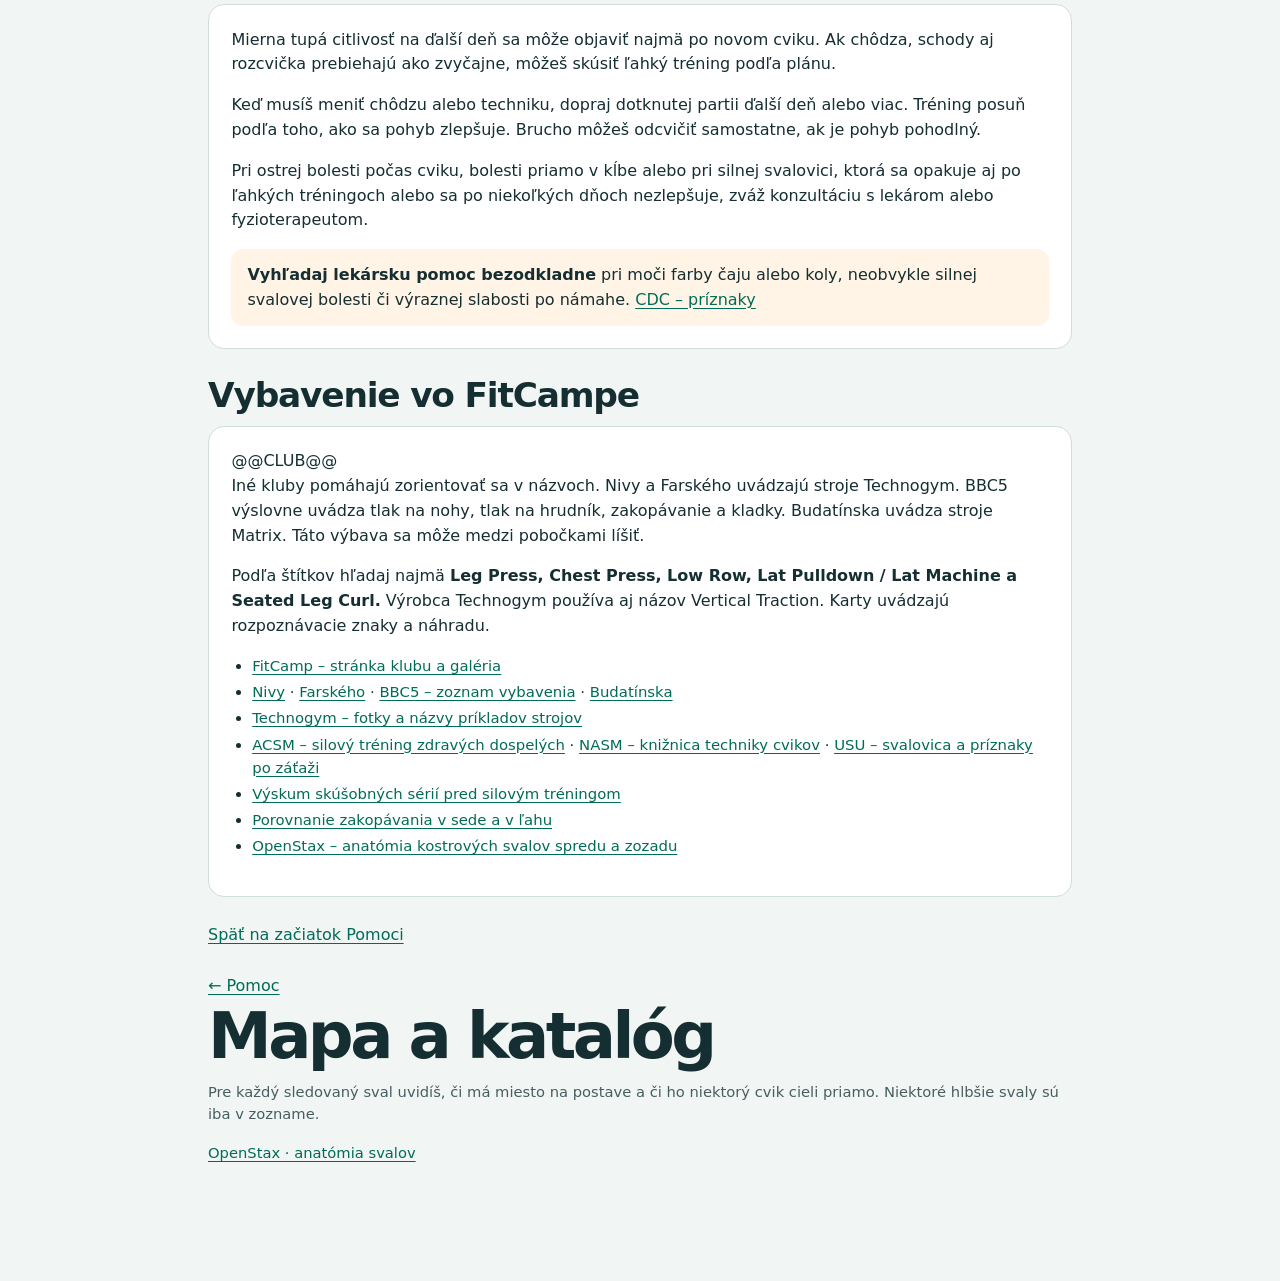
==== commit d9cc024f: "Audit Exehel visuals and simplify workout controls" ====
--- a/src/fitcamp_template.html
+++ b/src/fitcamp_template.html
@@ -97,7 +97,7 @@
 .recent time{white-space:nowrap;font-size:.83rem;color:var(--muted)}
 .live-control{margin:-.15rem 0 .7rem}
 .exercise-commands{display:grid;gap:.45rem}
-.exercise-commands>.start-exercise,.exercise-commands>.log-set-link{display:flex;align-items:center;justify-content:center;min-height:48px;border-radius:.65rem;padding:.5rem .75rem;font-size:.94rem;font-weight:750;text-decoration:none}
+.exercise-commands>.start-exercise{display:flex;align-items:center;justify-content:center;min-height:48px;border-radius:.65rem;padding:.5rem .75rem;font-size:.94rem;font-weight:750}
 .exercise-utilities{display:flex;flex-wrap:wrap;align-items:center;gap:.42rem}
 .exercise-utilities:not(:has(> :not([hidden]))){display:none}
 .exercise-utilities:has(> :not([hidden])){margin-top:.05rem}
@@ -144,7 +144,6 @@
 .work-items>li{padding:.4rem 0}
 .saved-set-summary{margin:.2rem 0;color:var(--ink);font-size:.9rem}
 .text-button{background:transparent;border-color:transparent;color:var(--teal);text-decoration:underline;padding-inline:.35rem}
-.log-set-link{font-size:.9rem}
 .set-log-slot{scroll-margin-top:.6rem}
 .set-log-result{padding:.7rem .85rem;background:#e8f4ee;border-radius:.7rem;margin:.55rem 0}
 .set-log-result p{margin:0 0 .35rem}
@@ -221,10 +220,10 @@
 <header class="app-header">
   <div class="app-bar">
     <a href="#teraz" class="wordmark"><span aria-hidden="true">E</span> Exehel</a>
-    <a id="resume-workout" href="#teraz" hidden>Tréning</a>
-    <button id="live-map-dock" class="live-map-dock" type="button" aria-haspopup="dialog" aria-label="Živá mapa svalov" hidden>
+    <a id="resume-workout" href="#teraz" hidden>K cviku</a>
+    <button id="live-map-dock" class="live-map-dock" type="button" aria-haspopup="dialog" aria-label="Mapa aktuálneho tréningu" hidden>
       <canvas id="live-map-dock-canvas" width="144" height="126" aria-hidden="true"></canvas>
-      <span><strong>Svaly</strong><small id="live-map-dock-status" class="sr-only"></small></span>
+      <span><strong>Mapa tréningu</strong><small id="live-map-dock-status" class="sr-only"></small></span>
     </button>
   </div>
 </header>
@@ -248,20 +247,22 @@
   <p id="workout-status" role="status" class="subtle" hidden></p>
   <div class="box workout-panel">
     <p id="free-workout-status" hidden>Voľný tréning</p>
-    <div id="workout-picker" class="workout-picker">
-      <label class="field" for="workout-pick">Cvik <select id="workout-pick"><option value="">Vyber cvik</option></select></label>
-      <button id="start-picked" class="save" type="button">Začať cvik</button>
+    <div id="workout-active" hidden>
+      <p class="subtle">Aktívny cvik <output class="workout-clock" aria-live="off" aria-label="Trvanie cviku"></output></p>
+      <a id="workout-active-link" class="action-link save"></a>
     </div>
     <div class="tools workout-controls">
       <button id="finish-workout" type="button" hidden>Ukončiť tréning</button>
-      <a href="#cviky">Vybrať v katalógu</a>
-    </div>
-    <p id="workout-active" hidden>Prebieha · <a id="workout-active-link"></a> <output class="workout-clock" aria-live="off" aria-label="Trvanie cviku"></output></p>
+    </div>
     <div id="plan-execution" class="plan-workout" hidden>
       <h3 id="plan-execution-name"></h3>
       <p id="plan-execution-status" class="subtle"></p>
       <button id="start-next-plan" class="save" type="button">Začať ďalší cvik</button>
       <ol id="plan-execution-list" class="plan-queue"></ol>
+    </div>
+    <div id="workout-picker" class="workout-picker">
+      <label class="field" for="workout-pick">Cvik <select id="workout-pick"><option value="">Vyber cvik</option></select></label>
+      <button id="start-picked" class="save" type="button">Začať cvik</button>
     </div>
     <div id="set-panel-parking" hidden>
       <div id="inline-set-panel" class="workout-running">
@@ -410,14 +411,12 @@
   </div>
 </section>
 <section id="historia-trening">
-  <a class="catalog-back" href="#dennik">← História</a>
   <h1 id="history-workout-title">Tréning</h1>
   <div class="box" id="history-workout-detail"></div>
   <button class="save" id="save-workout-template" type="button" hidden>Vytvoriť šablónu z tréningu</button>
   <p id="workout-template-status" role="status"></p>
 </section>
 <section id="vykony">
-  <a class="catalog-back" href="#dennik">← História</a>
   <h1>Vývoj výkonu</h1>
   <div class="box">
     <label class="field">Cvik <select id="performance-exercise"></select></label>
@@ -449,7 +448,6 @@
   </div>
 </section>
 <section id="tyzdne">
-  <a class="catalog-back" href="#dennik">← História</a>
   <h1>Týždenný objem svalov</h1>
   <div class="box">
     <label class="field">Sval <select id="weekly-muscle"></select></label>
@@ -483,11 +481,13 @@
 <section id="pokrytie">
   <h2>Pokrytie posledných tréningov</h2>
   <div class="box">
-    <p>Vyber ukončené tréningy. Pod mapou nájdeš cviky, ktoré priamo cielia na svaly bez priameho cviku vo výbere.</p>
-    <div class="tools history-shortcuts">
-      <button id="history-last-two" type="button">Posledné 2</button>
-      <button id="history-last-three" type="button">Posledné 3</button>
-      <button id="history-last-month" type="button">28 dní</button>
+    <div id="history-coverage-controls" hidden>
+      <p>Vyber tréningy a pozri si, ktoré svaly ti vo výbere chýbajú.</p>
+      <div class="tools history-shortcuts">
+        <button id="history-last-two" type="button">Posledné 2</button>
+        <button id="history-last-three" type="button">Posledné 3</button>
+        <button id="history-last-month" type="button">28 dní</button>
+      </div>
     </div>
     <details id="history-choices">
       <summary>Vybrať jednotlivé tréningy</summary>
@@ -516,7 +516,6 @@
   </div>
 </section>
 <section id="cviky">
-  <a class="catalog-back" id="catalog-back" href="#cviky">← Všetky cviky</a>
   <div id="catalog-title">
   <h1>Cviky</h1>
   <p class="subtle"><strong>Základ</strong> je prvá voľba v danej svalovej skupine. <strong>Alternatívu</strong> zvoľ podľa vybavenia a istoty v pohybe. <strong>Doplnok</strong> pridaj podľa toho, ktorú partiu chceš precvičiť viac. Cviky sú zoradené podľa priority.</p>
@@ -527,7 +526,6 @@
   @@CARDS@@
 </section>
 <section id="rozc">
-  <a class="warmup-back" href="#teraz"><span aria-hidden="true">←</span> Dnes</a>
   <h1>Rozcvička</h1>
   <p class="warmup-intro"><strong>Približne 5–7 minút v pokojnom tempe</strong> <span>Pri každej partii si vyber jeden cvik.</span></p>
   <ul id="warmup-steps" class="warmup-steps" aria-label="Partie na rozcvičenie">@@WARMUP_ROWS@@</ul>
@@ -577,7 +575,6 @@
   </div>
 </section>
 <section id="pomoc">
-  <a class="catalog-back" href="#teraz">← Dnes</a>
   <h1>Pomoc</h1>
   <div class="start-links">
     <a href="#svalovica">Svalovica</a>
